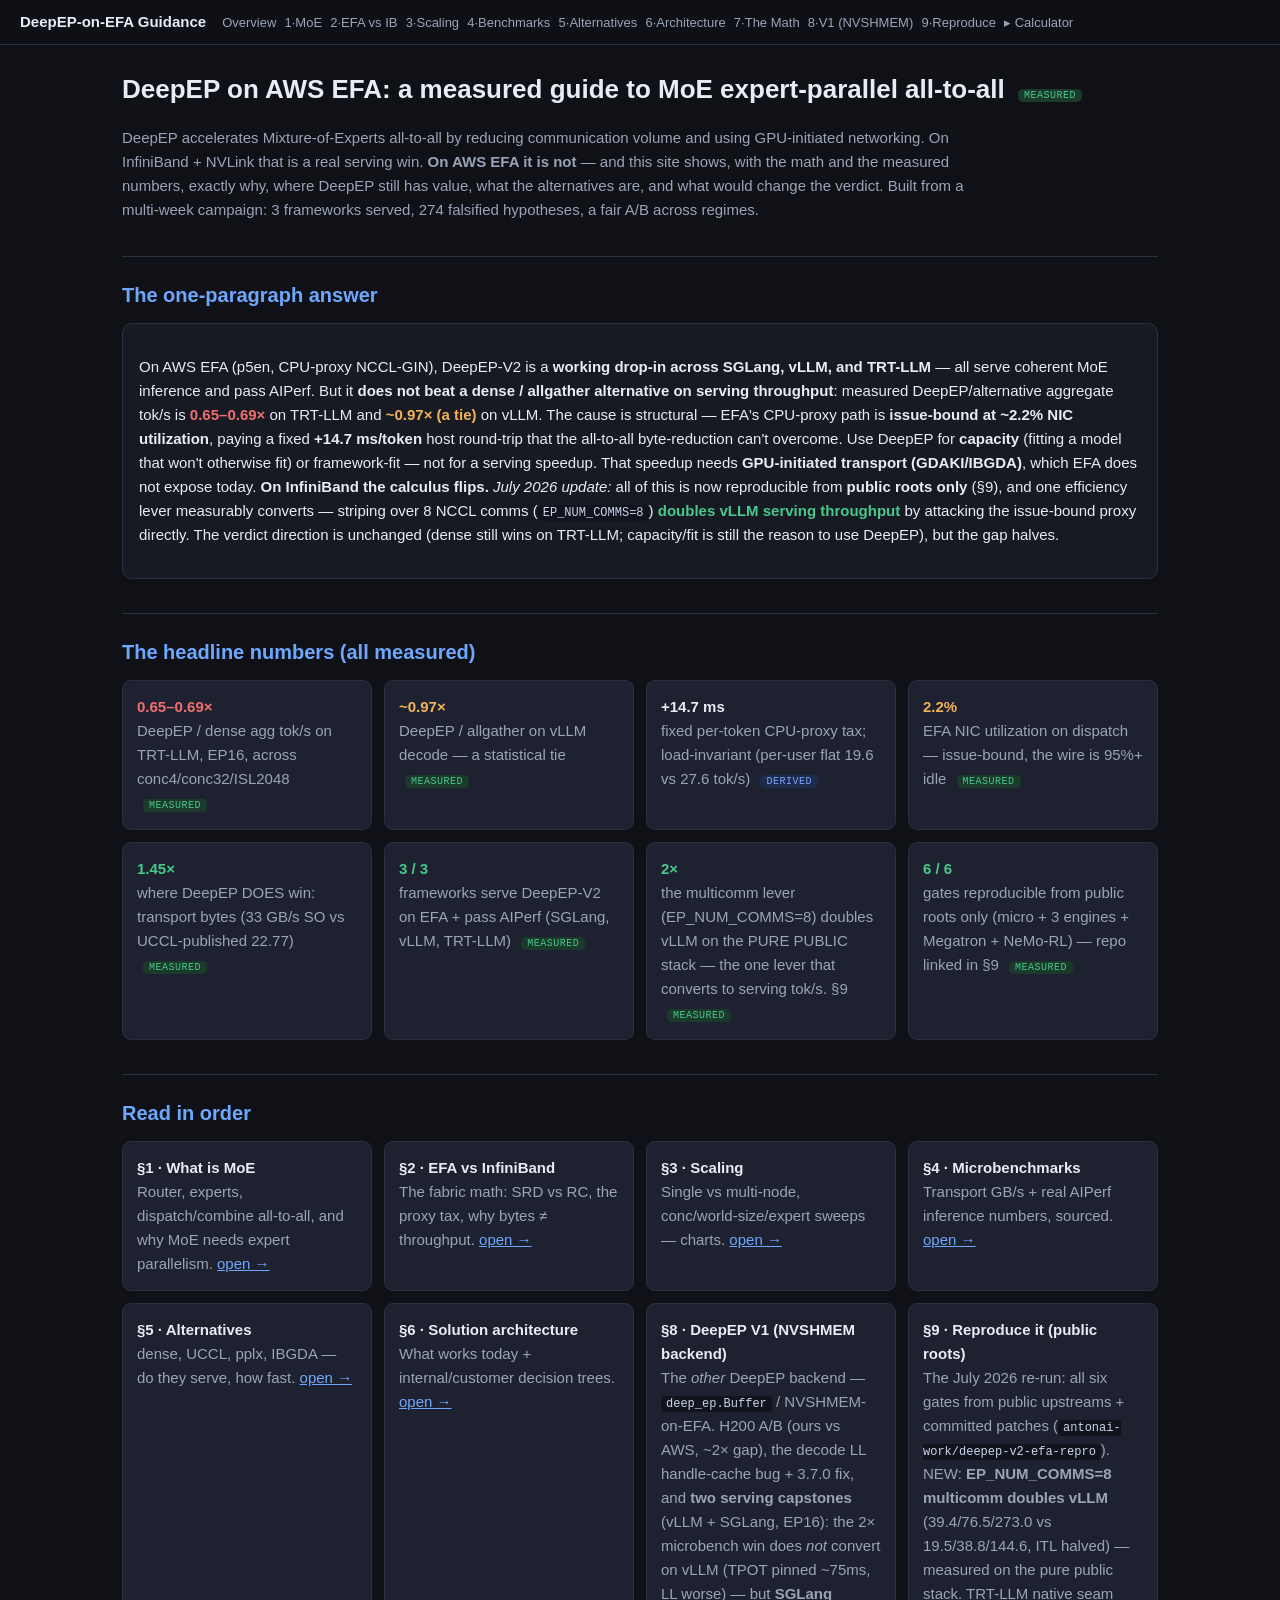
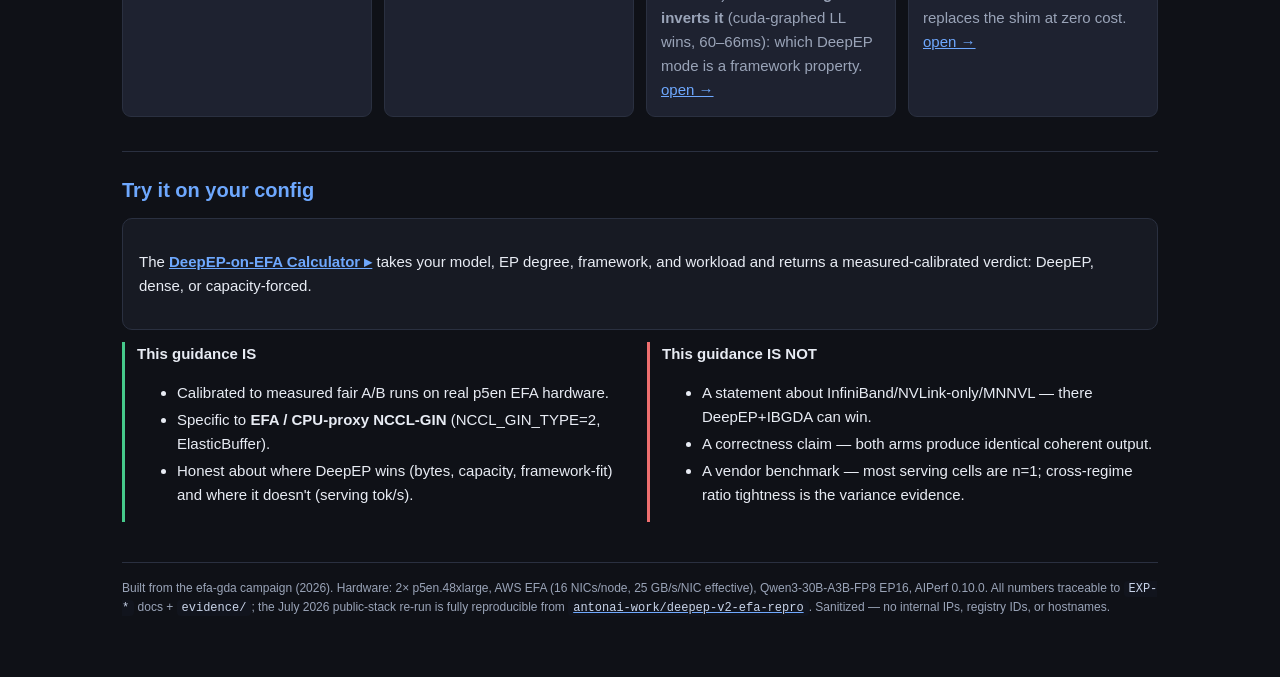
==== index.html @ 7db78f88 "§8 Capstone-2: SGLang serving — deepep-mode=low_latency WINS on EFA, inverting the vLLM lane New mea" ====
<!DOCTYPE html>
<html lang="en">
<head>
<meta charset="utf-8"/>
<meta name="viewport" content="width=device-width, initial-scale=1"/>
<title>DeepEP on AWS EFA — does it help your MoE serving? (measured guidance)</title>
<link rel="stylesheet" href="assets/site.css"/>
</head>
<body>
<header class="site">
  <span class="brand">DeepEP-on-EFA Guidance</span>
  <nav>
    <a href="index.html">Overview</a>
    <a href="sections/01-what-is-moe.html">1·MoE</a>
    <a href="sections/02-efa-vs-infiniband.html">2·EFA vs IB</a>
    <a href="sections/03-scaling.html">3·Scaling</a>
    <a href="sections/04-microbenchmarks.html">4·Benchmarks</a>
    <a href="sections/05-alternatives.html">5·Alternatives</a>
    <a href="sections/06-solution-arch.html">6·Architecture</a>
    <a href="sections/07-the-math.html">7·The Math</a>
    <a href="sections/08-v1-nvshmem-backend.html">8·V1 (NVSHMEM)</a>
    <a href="sections/09-public-repro.html">9·Reproduce</a>
    <a href="calculator/">▸ Calculator</a>
  </nav>
</header>

<div class="wrap">
  <h1>DeepEP on AWS EFA: a measured guide to MoE expert-parallel all-to-all <span class="pill m">measured</span></h1>
  <p class="sub">DeepEP accelerates Mixture-of-Experts all-to-all by reducing communication volume and using
  GPU-initiated networking. On InfiniBand + NVLink that is a real serving win. <b>On AWS EFA it is not</b> — and
  this site shows, with the math and the measured numbers, exactly why, where DeepEP still has value, what the
  alternatives are, and what would change the verdict. Built from a multi-week campaign: 3 frameworks served,
  274 falsified hypotheses, a fair A/B across regimes.</p>

  <h2>The one-paragraph answer</h2>
  <div class="panel">
    <p>On AWS EFA (p5en, CPU-proxy NCCL-GIN), DeepEP-V2 is a <b>working drop-in across SGLang, vLLM, and
    TRT-LLM</b> — all serve coherent MoE inference and pass AIPerf. But it <b>does not beat a dense / allgather
    alternative on serving throughput</b>: measured DeepEP/alternative aggregate tok/s is <b class="bad">0.65–0.69×</b>
    on TRT-LLM and <b class="warn">~0.97× (a tie)</b> on vLLM. The cause is structural — EFA's CPU-proxy path is
    <b>issue-bound at ~2.2% NIC utilization</b>, paying a fixed <b>+14.7 ms/token</b> host round-trip that the
    all-to-all byte-reduction can't overcome. Use DeepEP for <b>capacity</b> (fitting a model that won't otherwise
    fit) or framework-fit — not for a serving speedup. That speedup needs <b>GPU-initiated transport (GDAKI/IBGDA)</b>,
    which EFA does not expose today. <b>On InfiniBand the calculus flips.</b>
    <i>July 2026 update:</i> all of this is now reproducible from <b>public roots only</b> (§9), and one
    efficiency lever measurably converts — striping over 8 NCCL comms (<code>EP_NUM_COMMS=8</code>)
    <b class="good">doubles vLLM serving throughput</b> by attacking the issue-bound proxy directly. The
    verdict direction is unchanged (dense still wins on TRT-LLM; capacity/fit is still the reason to use
    DeepEP), but the gap halves.</p>
  </div>

  <h2>The headline numbers (all measured)</h2>
  <div class="cards">
    <div class="card"><b class="bad">0.65–0.69×</b><div class="mut">DeepEP / dense agg tok/s on TRT-LLM, EP16, across conc4/conc32/ISL2048 <span class="pill m">measured</span></div></div>
    <div class="card"><b class="warn">~0.97×</b><div class="mut">DeepEP / allgather on vLLM decode — a statistical tie <span class="pill m">measured</span></div></div>
    <div class="card"><b>+14.7 ms</b><div class="mut">fixed per-token CPU-proxy tax; load-invariant (per-user flat 19.6 vs 27.6 tok/s) <span class="pill d">derived</span></div></div>
    <div class="card"><b class="warn">2.2%</b><div class="mut">EFA NIC utilization on dispatch — issue-bound, the wire is 95%+ idle <span class="pill m">measured</span></div></div>
    <div class="card"><b class="good">1.45×</b><div class="mut">where DeepEP DOES win: transport bytes (33 GB/s SO vs UCCL-published 22.77) <span class="pill m">measured</span></div></div>
    <div class="card"><b class="good">3 / 3</b><div class="mut">frameworks serve DeepEP-V2 on EFA + pass AIPerf (SGLang, vLLM, TRT-LLM) <span class="pill m">measured</span></div></div>
    <div class="card"><b class="good">2×</b><div class="mut">the multicomm lever (EP_NUM_COMMS=8) doubles vLLM on the PURE PUBLIC stack — the one lever that converts to serving tok/s. §9 <span class="pill m">measured</span></div></div>
    <div class="card"><b class="good">6 / 6</b><div class="mut">gates reproducible from public roots only (micro + 3 engines + Megatron + NeMo-RL) — repo linked in §9 <span class="pill m">measured</span></div></div>
  </div>

  <h2>Read in order</h2>
  <div class="cards">
    <div class="card"><b>§1 · What is MoE</b><div class="mut">Router, experts, dispatch/combine all-to-all, and why MoE needs expert parallelism. <a href="sections/01-what-is-moe.html">open →</a></div></div>
    <div class="card"><b>§2 · EFA vs InfiniBand</b><div class="mut">The fabric math: SRD vs RC, the proxy tax, why bytes ≠ throughput. <a href="sections/02-efa-vs-infiniband.html">open →</a></div></div>
    <div class="card"><b>§3 · Scaling</b><div class="mut">Single vs multi-node, conc/world-size/expert sweeps — charts. <a href="sections/03-scaling.html">open →</a></div></div>
    <div class="card"><b>§4 · Microbenchmarks</b><div class="mut">Transport GB/s + real AIPerf inference numbers, sourced. <a href="sections/04-microbenchmarks.html">open →</a></div></div>
    <div class="card"><b>§5 · Alternatives</b><div class="mut">dense, UCCL, pplx, IBGDA — do they serve, how fast. <a href="sections/05-alternatives.html">open →</a></div></div>
    <div class="card"><b>§6 · Solution architecture</b><div class="mut">What works today + internal/customer decision trees. <a href="sections/06-solution-arch.html">open →</a></div></div>
    <div class="card"><b>§8 · DeepEP V1 (NVSHMEM backend)</b><div class="mut">The <i>other</i> DeepEP backend — <code>deep_ep.Buffer</code> / NVSHMEM-on-EFA. H200 A/B (ours vs AWS, ~2× gap), the decode LL handle-cache bug + 3.7.0 fix, and <b>two serving capstones</b> (vLLM + SGLang, EP16): the 2× microbench win does <i>not</i> convert on vLLM (TPOT pinned ~75ms, LL worse) — but <b>SGLang inverts it</b> (cuda-graphed LL wins, 60–66ms): which DeepEP mode is a framework property. <a href="sections/08-v1-nvshmem-backend.html">open →</a></div></div>
    <div class="card"><b>§9 · Reproduce it (public roots)</b><div class="mut">The July 2026 re-run: all six gates from public upstreams + committed patches (<code>antonai-work/deepep-v2-efa-repro</code>). NEW: <b>EP_NUM_COMMS=8 multicomm doubles vLLM</b> (39.4/76.5/273.0 vs 19.5/38.8/144.6, ITL halved) — measured on the pure public stack. TRT-LLM native seam replaces the shim at zero cost. <a href="sections/09-public-repro.html">open →</a></div></div>
  </div>

  <h2>Try it on your config</h2>
  <div class="panel">
    <p>The <a href="calculator/"><b>DeepEP-on-EFA Calculator ▸</b></a> takes your model,
    EP degree, framework, and workload and returns a measured-calibrated verdict: DeepEP, dense, or capacity-forced.</p>
  </div>

  <div class="twocol">
    <div class="is"><b>This guidance IS</b>
      <ul>
        <li>Calibrated to measured fair A/B runs on real p5en EFA hardware.</li>
        <li>Specific to <b>EFA / CPU-proxy NCCL-GIN</b> (NCCL_GIN_TYPE=2, ElasticBuffer).</li>
        <li>Honest about where DeepEP wins (bytes, capacity, framework-fit) and where it doesn't (serving tok/s).</li>
      </ul>
    </div>
    <div class="isnot"><b>This guidance IS NOT</b>
      <ul>
        <li>A statement about InfiniBand/NVLink-only/MNNVL — there DeepEP+IBGDA can win.</li>
        <li>A correctness claim — both arms produce identical coherent output.</li>
        <li>A vendor benchmark — most serving cells are n=1; cross-regime ratio tightness is the variance evidence.</li>
      </ul>
    </div>
  </div>

  <div class="foot">
    Built from the efa-gda campaign (2026). Hardware: 2× p5en.48xlarge, AWS EFA (16 NICs/node, 25 GB/s/NIC
    effective), Qwen3-30B-A3B-FP8 EP16, AIPerf 0.10.0. All numbers traceable to <code>EXP-*</code> docs +
    <code>evidence/</code>; the July 2026 public-stack re-run is fully reproducible from
    <a href="https://github.com/antonai-work/deepep-v2-efa-repro"><code>antonai-work/deepep-v2-efa-repro</code></a>.
    Sanitized — no internal IPs, registry IDs, or hostnames.
  </div>
</div>
</body>
</html>
---- assets/site.css ----
:root{--bg:#0f1117;--panel:#171a23;--panel2:#1e2230;--ink:#e8ecf4;--mut:#9aa4b8;--line:#2a3040;
--accent:#6ea8fe;--good:#46c98b;--warn:#f0b357;--bad:#ef6f6f;--cost:#7aa2ff;--ib:#b07bff;--efa:#ff8a5c;
--mono:"SFMono-Regular",Consolas,"Liberation Mono",Menlo,monospace}
*{box-sizing:border-box}
body{margin:0;background:var(--bg);color:var(--ink);font:15px/1.6 -apple-system,BlinkMacSystemFont,"Segoe UI",Roboto,Helvetica,Arial,sans-serif}
a{color:var(--accent)}
header.site{position:sticky;top:0;z-index:10;background:rgba(15,17,23,.92);backdrop-filter:blur(6px);border-bottom:1px solid var(--line);padding:10px 20px;display:flex;gap:16px;align-items:center;flex-wrap:wrap}
header.site .brand{font-weight:800}
header.site nav a{color:var(--mut);text-decoration:none;font-size:13px;margin-right:4px}
header.site nav a:hover{color:var(--ink)}
.wrap{max-width:1080px;margin:0 auto;padding:0 22px 60px}
h1{font-size:26px;margin:24px 0 8px}h2{font-size:20px;color:var(--accent);margin:34px 0 12px;border-top:1px solid var(--line);padding-top:22px}
h3{font-size:16px;margin:20px 0 8px}
.sub{color:var(--mut);max-width:860px}
.panel{background:var(--panel);border:1px solid var(--line);border-radius:10px;padding:16px;margin:12px 0}
.pill{display:inline-block;font:10px var(--mono);padding:1px 6px;border-radius:5px;margin-left:6px;text-transform:uppercase;letter-spacing:.5px}
.m{background:#1b3a2c;color:var(--good)}.d{background:#1d2c4a;color:var(--cost)}.a{background:#3a3119;color:var(--warn)}
table{border-collapse:collapse;width:100%;margin:10px 0;font-size:13px}
th,td{border:1px solid var(--line);padding:7px 9px;text-align:right}th{background:var(--panel2);color:var(--mut)}
td:first-child,th:first-child{text-align:left}
.good{color:var(--good)}.bad{color:var(--bad)}.warn{color:var(--warn)}.mut{color:var(--mut)}
code{font:12px var(--mono);background:#11141d;padding:1px 5px;border-radius:4px;color:#c9d4ea}
.twocol{display:grid;grid-template-columns:1fr 1fr;gap:14px}
.cards{display:grid;grid-template-columns:repeat(auto-fit,minmax(220px,1fr));gap:12px}
.card{background:var(--panel2);border:1px solid var(--line);border-radius:9px;padding:14px}
.is{border-left:3px solid var(--good);padding-left:12px}.isnot{border-left:3px solid var(--bad);padding-left:12px}
.warnbox{background:#2a1f12;border:1px solid #4a3a1c;border-radius:8px;padding:12px;color:#f0d9b0;margin:12px 0}
.diag{font:11px/1.35 var(--mono);background:#0b0e15;border:1px solid var(--line);border-radius:8px;padding:14px;color:#9fb3d8;white-space:pre;overflow-x:auto}
svg{max-width:100%;height:auto;background:#0b0e15;border:1px solid var(--line);border-radius:8px;margin:10px 0}
.legend{font-size:12px;color:var(--mut)}
ul li{margin:3px 0}
.foot{color:var(--mut);font-size:12px;margin-top:40px;border-top:1px solid var(--line);padding-top:16px}
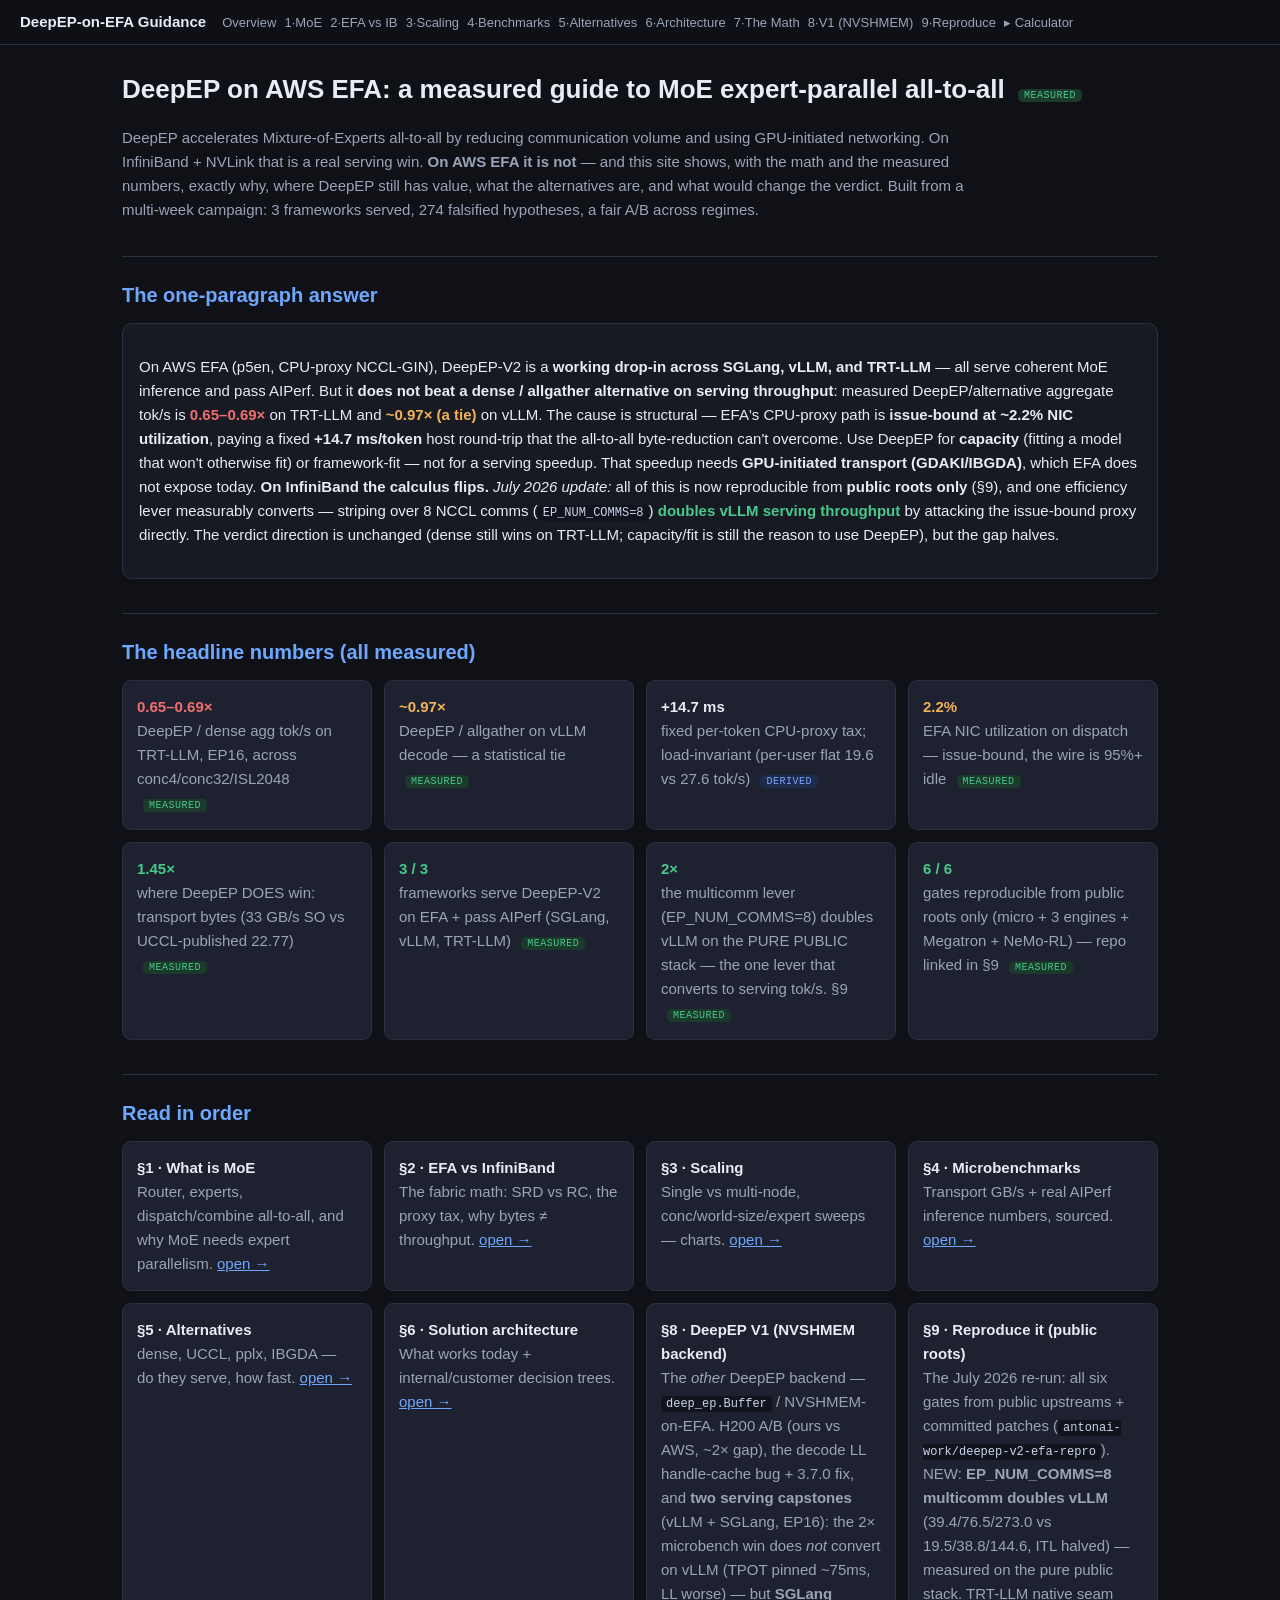
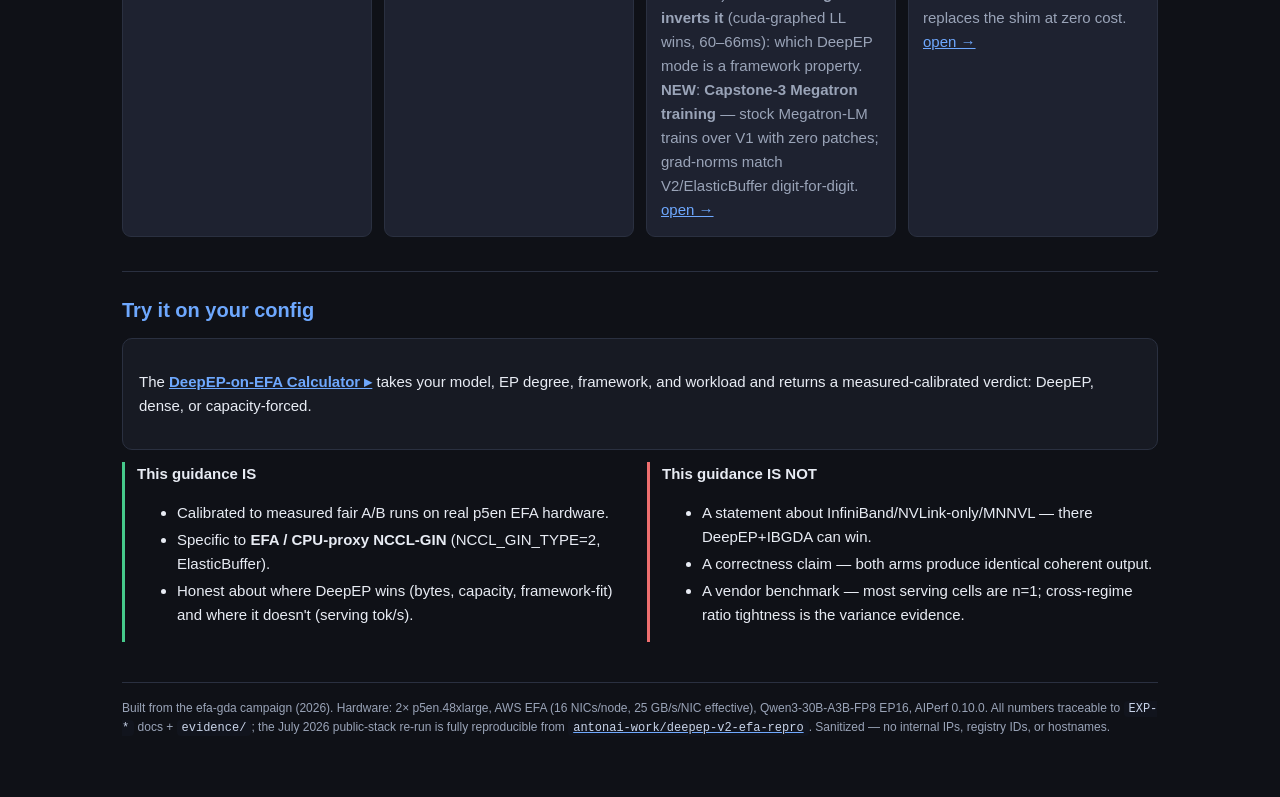
==== commit 266755bb: "§8: add Capstone-3 Megatron training subsection — V1 trains over EFA with zero patches Claims added " ====
--- a/index.html
+++ b/index.html
@@ -69,7 +69,7 @@
     <div class="card"><b>§4 · Microbenchmarks</b><div class="mut">Transport GB/s + real AIPerf inference numbers, sourced. <a href="sections/04-microbenchmarks.html">open →</a></div></div>
     <div class="card"><b>§5 · Alternatives</b><div class="mut">dense, UCCL, pplx, IBGDA — do they serve, how fast. <a href="sections/05-alternatives.html">open →</a></div></div>
     <div class="card"><b>§6 · Solution architecture</b><div class="mut">What works today + internal/customer decision trees. <a href="sections/06-solution-arch.html">open →</a></div></div>
-    <div class="card"><b>§8 · DeepEP V1 (NVSHMEM backend)</b><div class="mut">The <i>other</i> DeepEP backend — <code>deep_ep.Buffer</code> / NVSHMEM-on-EFA. H200 A/B (ours vs AWS, ~2× gap), the decode LL handle-cache bug + 3.7.0 fix, and <b>two serving capstones</b> (vLLM + SGLang, EP16): the 2× microbench win does <i>not</i> convert on vLLM (TPOT pinned ~75ms, LL worse) — but <b>SGLang inverts it</b> (cuda-graphed LL wins, 60–66ms): which DeepEP mode is a framework property. <a href="sections/08-v1-nvshmem-backend.html">open →</a></div></div>
+    <div class="card"><b>§8 · DeepEP V1 (NVSHMEM backend)</b><div class="mut">The <i>other</i> DeepEP backend — <code>deep_ep.Buffer</code> / NVSHMEM-on-EFA. H200 A/B (ours vs AWS, ~2× gap), the decode LL handle-cache bug + 3.7.0 fix, and <b>two serving capstones</b> (vLLM + SGLang, EP16): the 2× microbench win does <i>not</i> convert on vLLM (TPOT pinned ~75ms, LL worse) — but <b>SGLang inverts it</b> (cuda-graphed LL wins, 60–66ms): which DeepEP mode is a framework property. <b>NEW</b>: <b>Capstone-3 Megatron training</b> — stock Megatron-LM trains over V1 with zero patches; grad-norms match V2/ElasticBuffer digit-for-digit. <a href="sections/08-v1-nvshmem-backend.html">open →</a></div></div>
     <div class="card"><b>§9 · Reproduce it (public roots)</b><div class="mut">The July 2026 re-run: all six gates from public upstreams + committed patches (<code>antonai-work/deepep-v2-efa-repro</code>). NEW: <b>EP_NUM_COMMS=8 multicomm doubles vLLM</b> (39.4/76.5/273.0 vs 19.5/38.8/144.6, ITL halved) — measured on the pure public stack. TRT-LLM native seam replaces the shim at zero cost. <a href="sections/09-public-repro.html">open →</a></div></div>
   </div>
 
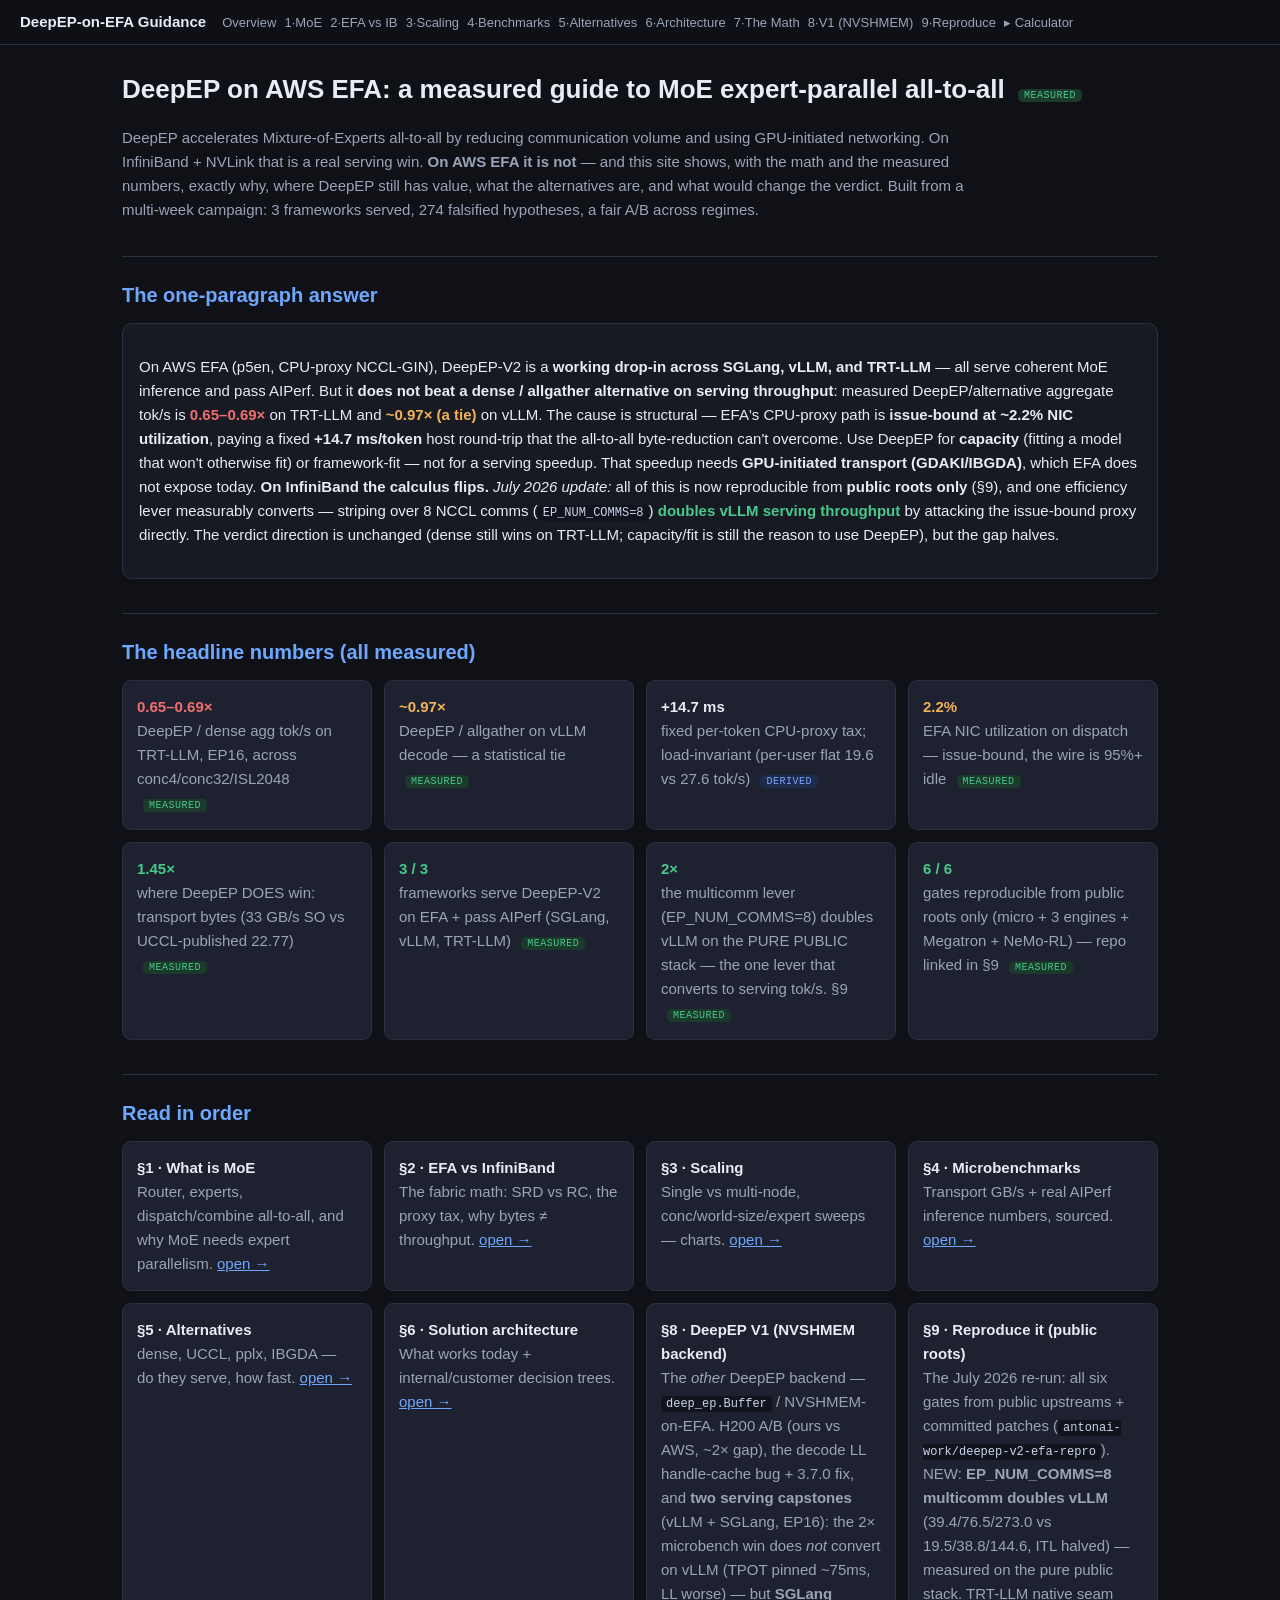
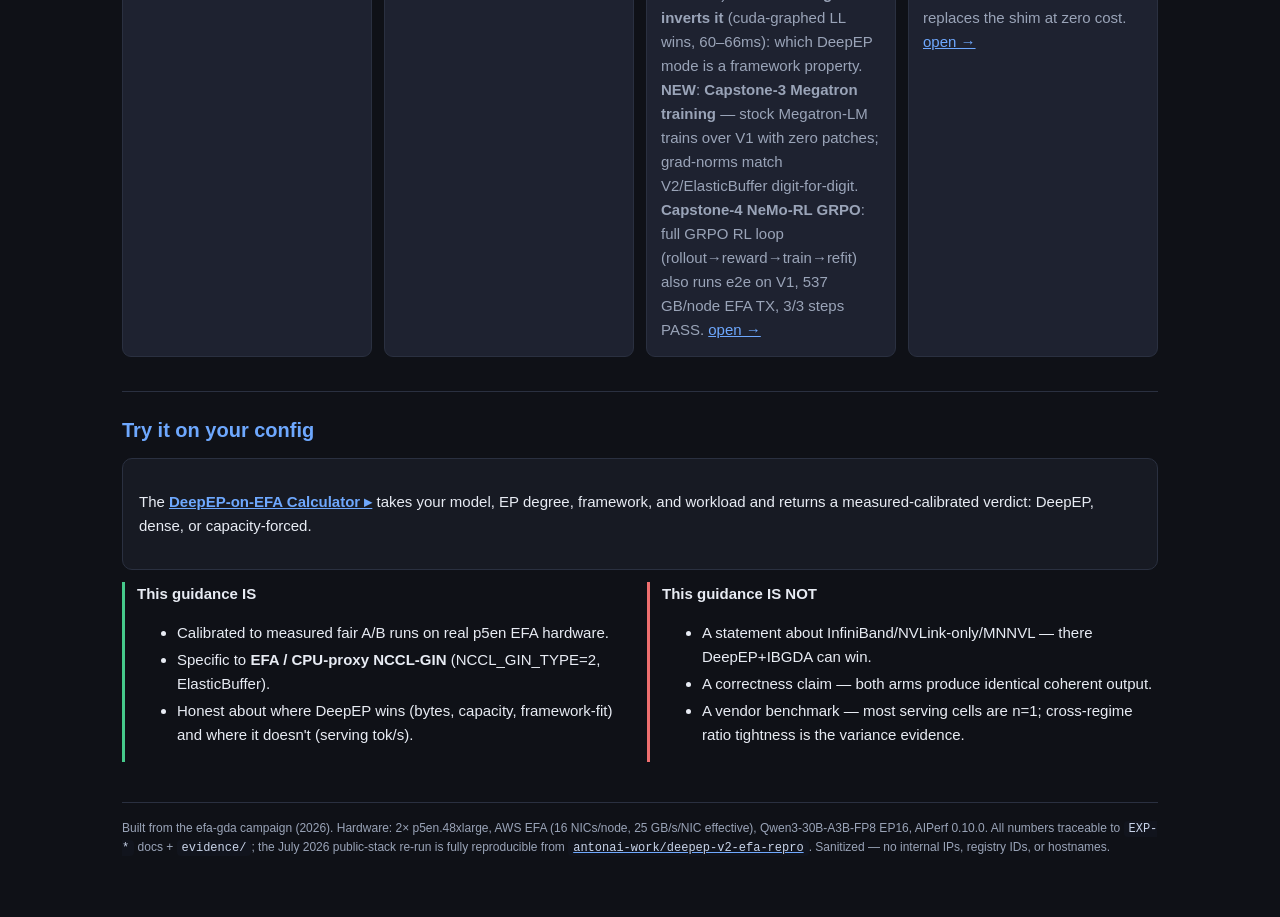
==== commit 67da1ced: "§8 Capstone-4: NeMo-RL GRPO full RL loop on V1/EFA Added Capstone-4 subsection documenting the compl" ====
--- a/index.html
+++ b/index.html
@@ -69,7 +69,7 @@
     <div class="card"><b>§4 · Microbenchmarks</b><div class="mut">Transport GB/s + real AIPerf inference numbers, sourced. <a href="sections/04-microbenchmarks.html">open →</a></div></div>
     <div class="card"><b>§5 · Alternatives</b><div class="mut">dense, UCCL, pplx, IBGDA — do they serve, how fast. <a href="sections/05-alternatives.html">open →</a></div></div>
     <div class="card"><b>§6 · Solution architecture</b><div class="mut">What works today + internal/customer decision trees. <a href="sections/06-solution-arch.html">open →</a></div></div>
-    <div class="card"><b>§8 · DeepEP V1 (NVSHMEM backend)</b><div class="mut">The <i>other</i> DeepEP backend — <code>deep_ep.Buffer</code> / NVSHMEM-on-EFA. H200 A/B (ours vs AWS, ~2× gap), the decode LL handle-cache bug + 3.7.0 fix, and <b>two serving capstones</b> (vLLM + SGLang, EP16): the 2× microbench win does <i>not</i> convert on vLLM (TPOT pinned ~75ms, LL worse) — but <b>SGLang inverts it</b> (cuda-graphed LL wins, 60–66ms): which DeepEP mode is a framework property. <b>NEW</b>: <b>Capstone-3 Megatron training</b> — stock Megatron-LM trains over V1 with zero patches; grad-norms match V2/ElasticBuffer digit-for-digit. <a href="sections/08-v1-nvshmem-backend.html">open →</a></div></div>
+    <div class="card"><b>§8 · DeepEP V1 (NVSHMEM backend)</b><div class="mut">The <i>other</i> DeepEP backend — <code>deep_ep.Buffer</code> / NVSHMEM-on-EFA. H200 A/B (ours vs AWS, ~2× gap), the decode LL handle-cache bug + 3.7.0 fix, and <b>two serving capstones</b> (vLLM + SGLang, EP16): the 2× microbench win does <i>not</i> convert on vLLM (TPOT pinned ~75ms, LL worse) — but <b>SGLang inverts it</b> (cuda-graphed LL wins, 60–66ms): which DeepEP mode is a framework property. <b>NEW</b>: <b>Capstone-3 Megatron training</b> — stock Megatron-LM trains over V1 with zero patches; grad-norms match V2/ElasticBuffer digit-for-digit. <b>Capstone-4 NeMo-RL GRPO</b>: full GRPO RL loop (rollout→reward→train→refit) also runs e2e on V1, 537 GB/node EFA TX, 3/3 steps PASS. <a href="sections/08-v1-nvshmem-backend.html">open →</a></div></div>
     <div class="card"><b>§9 · Reproduce it (public roots)</b><div class="mut">The July 2026 re-run: all six gates from public upstreams + committed patches (<code>antonai-work/deepep-v2-efa-repro</code>). NEW: <b>EP_NUM_COMMS=8 multicomm doubles vLLM</b> (39.4/76.5/273.0 vs 19.5/38.8/144.6, ITL halved) — measured on the pure public stack. TRT-LLM native seam replaces the shim at zero cost. <a href="sections/09-public-repro.html">open →</a></div></div>
   </div>
 
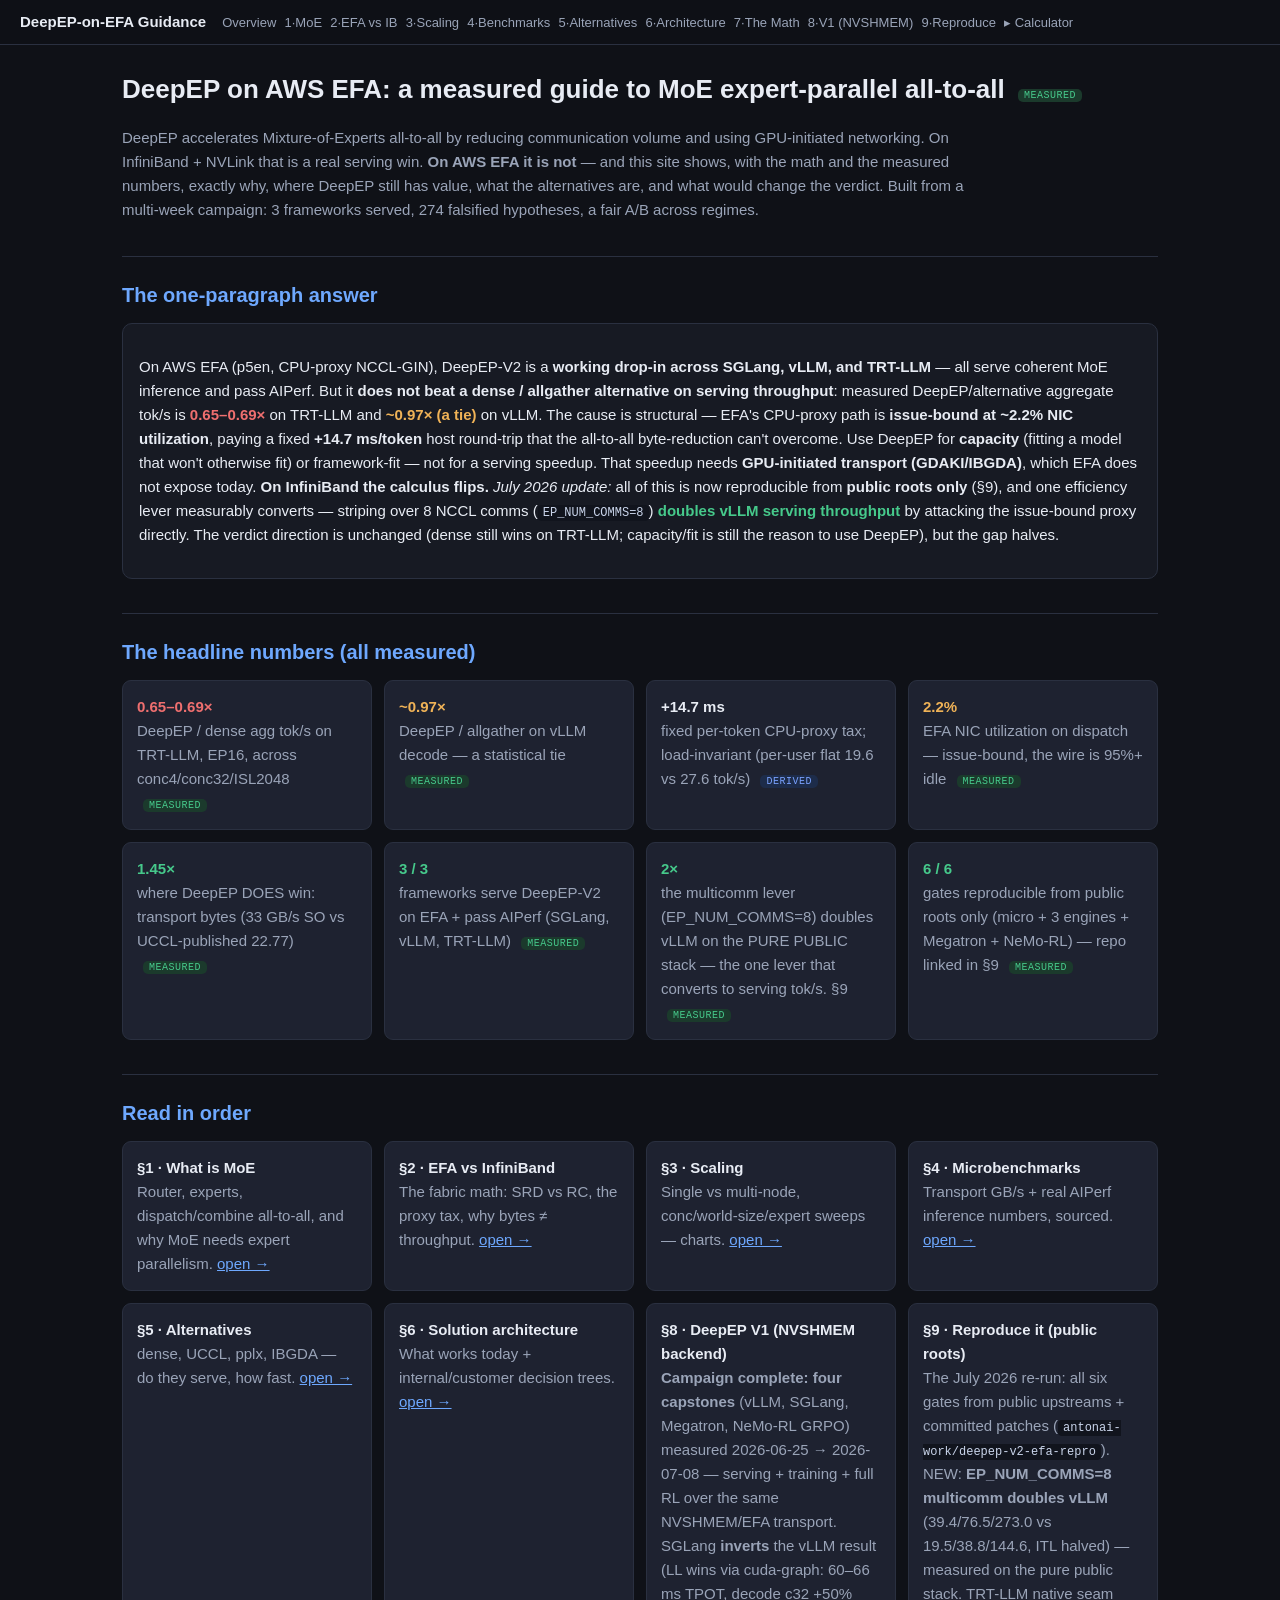
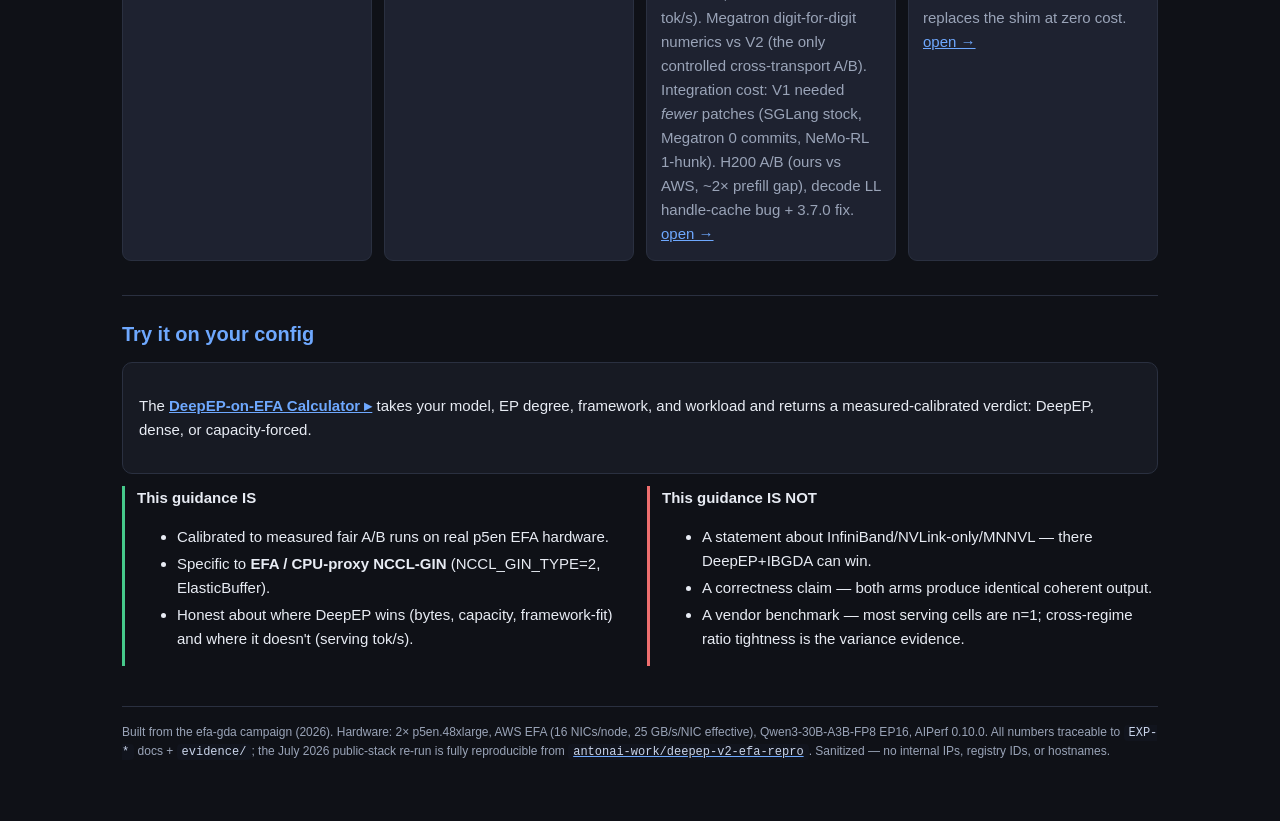
==== commit 996d906f: "§8: add V1 campaign scoreboard + V1-vs-V2 comparison Added to sections/08-v1-nvshmem-backend.html: -" ====
--- a/index.html
+++ b/index.html
@@ -69,7 +69,7 @@
     <div class="card"><b>§4 · Microbenchmarks</b><div class="mut">Transport GB/s + real AIPerf inference numbers, sourced. <a href="sections/04-microbenchmarks.html">open →</a></div></div>
     <div class="card"><b>§5 · Alternatives</b><div class="mut">dense, UCCL, pplx, IBGDA — do they serve, how fast. <a href="sections/05-alternatives.html">open →</a></div></div>
     <div class="card"><b>§6 · Solution architecture</b><div class="mut">What works today + internal/customer decision trees. <a href="sections/06-solution-arch.html">open →</a></div></div>
-    <div class="card"><b>§8 · DeepEP V1 (NVSHMEM backend)</b><div class="mut">The <i>other</i> DeepEP backend — <code>deep_ep.Buffer</code> / NVSHMEM-on-EFA. H200 A/B (ours vs AWS, ~2× gap), the decode LL handle-cache bug + 3.7.0 fix, and <b>two serving capstones</b> (vLLM + SGLang, EP16): the 2× microbench win does <i>not</i> convert on vLLM (TPOT pinned ~75ms, LL worse) — but <b>SGLang inverts it</b> (cuda-graphed LL wins, 60–66ms): which DeepEP mode is a framework property. <b>NEW</b>: <b>Capstone-3 Megatron training</b> — stock Megatron-LM trains over V1 with zero patches; grad-norms match V2/ElasticBuffer digit-for-digit. <b>Capstone-4 NeMo-RL GRPO</b>: full GRPO RL loop (rollout→reward→train→refit) also runs e2e on V1, 537 GB/node EFA TX, 3/3 steps PASS. <a href="sections/08-v1-nvshmem-backend.html">open →</a></div></div>
+    <div class="card"><b>§8 · DeepEP V1 (NVSHMEM backend)</b><div class="mut"><b>Campaign complete: four capstones</b> (vLLM, SGLang, Megatron, NeMo-RL GRPO) measured 2026-06-25 → 2026-07-08 — serving + training + full RL over the same NVSHMEM/EFA transport. SGLang <b>inverts</b> the vLLM result (LL wins via cuda-graph: 60–66 ms TPOT, decode c32 +50% tok/s). Megatron digit-for-digit numerics vs V2 (the only controlled cross-transport A/B). Integration cost: V1 needed <i>fewer</i> patches (SGLang stock, Megatron 0 commits, NeMo-RL 1-hunk). H200 A/B (ours vs AWS, ~2× prefill gap), decode LL handle-cache bug + 3.7.0 fix. <a href="sections/08-v1-nvshmem-backend.html">open →</a></div></div>
     <div class="card"><b>§9 · Reproduce it (public roots)</b><div class="mut">The July 2026 re-run: all six gates from public upstreams + committed patches (<code>antonai-work/deepep-v2-efa-repro</code>). NEW: <b>EP_NUM_COMMS=8 multicomm doubles vLLM</b> (39.4/76.5/273.0 vs 19.5/38.8/144.6, ITL halved) — measured on the pure public stack. TRT-LLM native seam replaces the shim at zero cost. <a href="sections/09-public-repro.html">open →</a></div></div>
   </div>
 
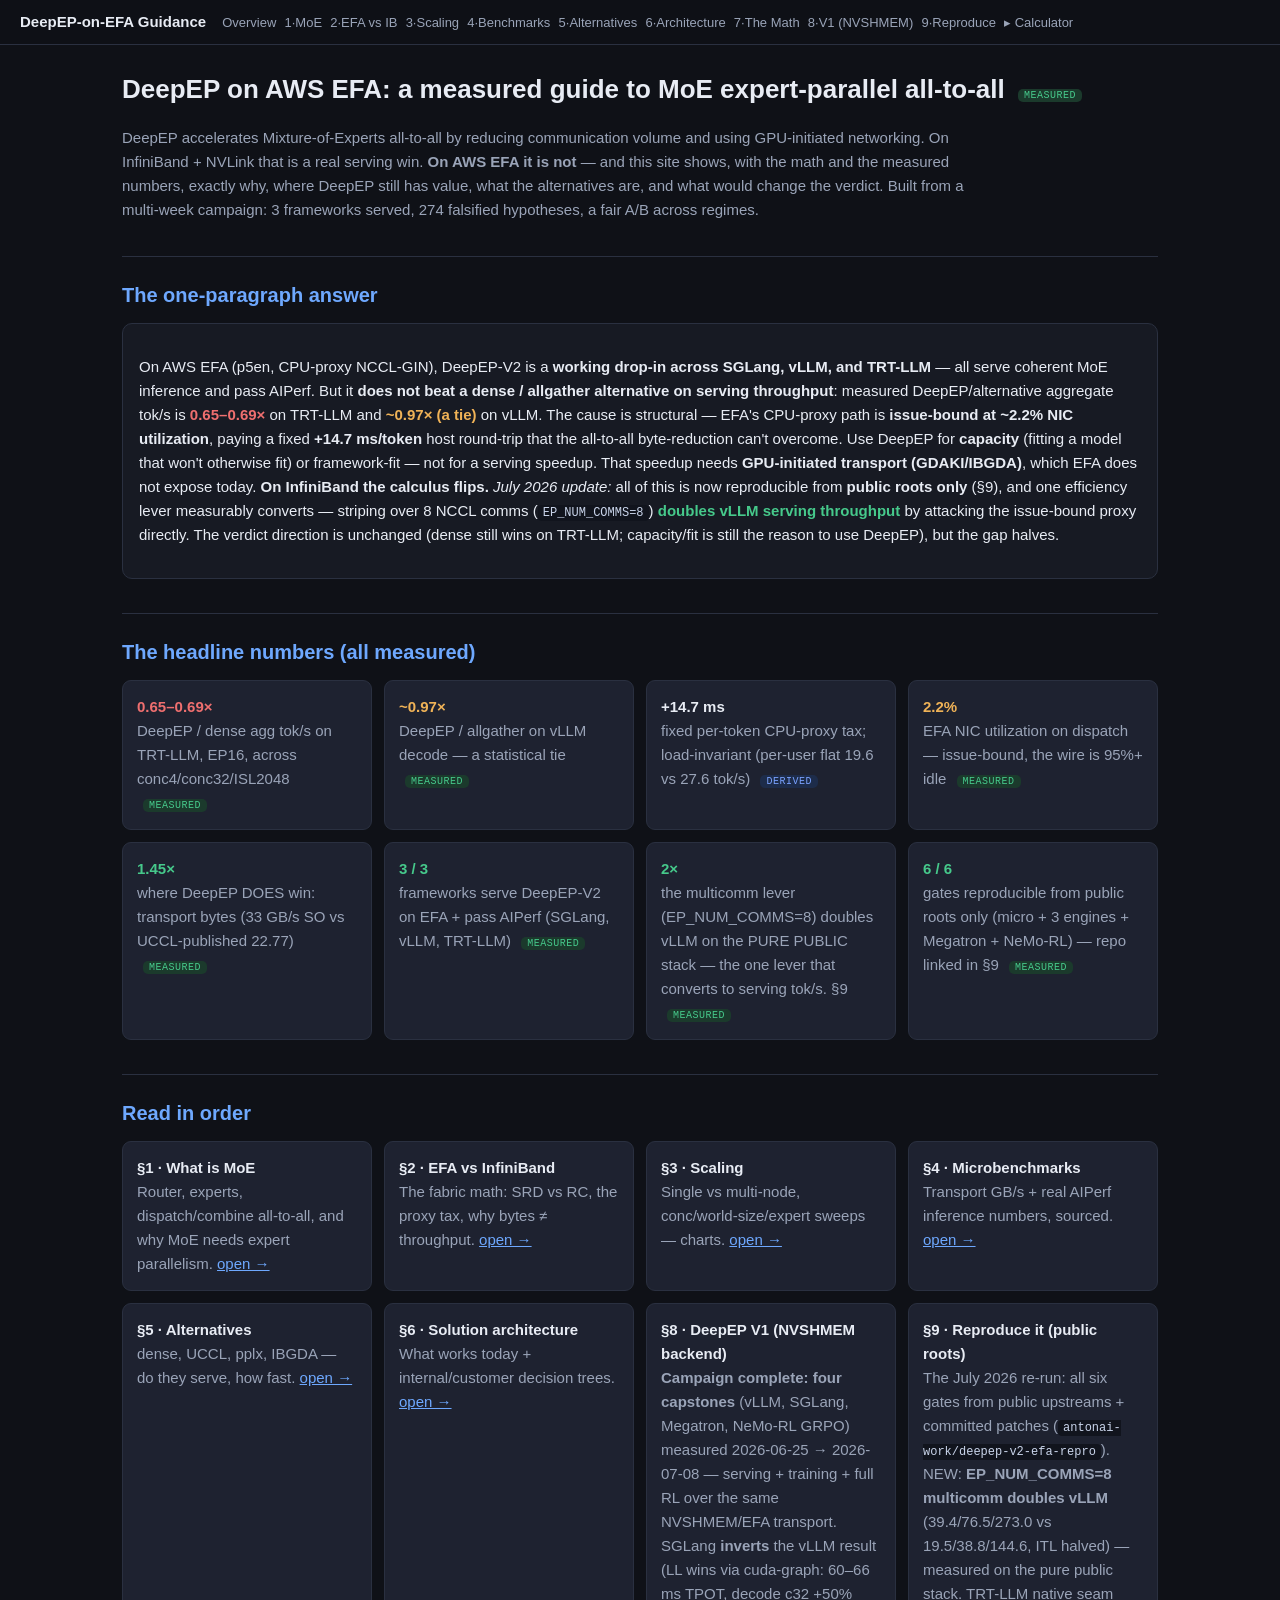
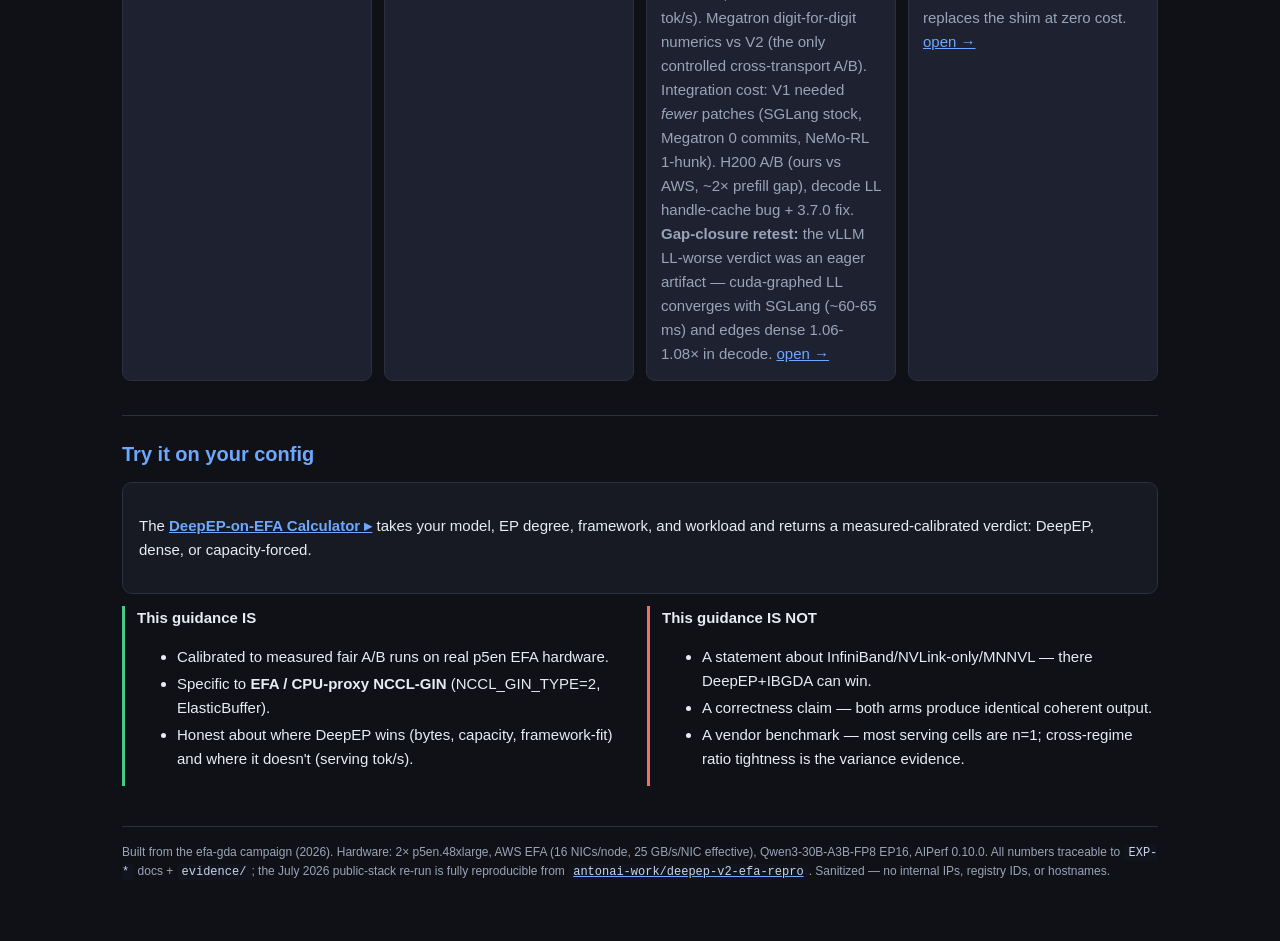
==== commit e5e17fc8: "§8: vLLM eager-confound resolved — graphed LL wins decode, dense A/B complete Gap-closure retest cla" ====
--- a/index.html
+++ b/index.html
@@ -69,7 +69,7 @@
     <div class="card"><b>§4 · Microbenchmarks</b><div class="mut">Transport GB/s + real AIPerf inference numbers, sourced. <a href="sections/04-microbenchmarks.html">open →</a></div></div>
     <div class="card"><b>§5 · Alternatives</b><div class="mut">dense, UCCL, pplx, IBGDA — do they serve, how fast. <a href="sections/05-alternatives.html">open →</a></div></div>
     <div class="card"><b>§6 · Solution architecture</b><div class="mut">What works today + internal/customer decision trees. <a href="sections/06-solution-arch.html">open →</a></div></div>
-    <div class="card"><b>§8 · DeepEP V1 (NVSHMEM backend)</b><div class="mut"><b>Campaign complete: four capstones</b> (vLLM, SGLang, Megatron, NeMo-RL GRPO) measured 2026-06-25 → 2026-07-08 — serving + training + full RL over the same NVSHMEM/EFA transport. SGLang <b>inverts</b> the vLLM result (LL wins via cuda-graph: 60–66 ms TPOT, decode c32 +50% tok/s). Megatron digit-for-digit numerics vs V2 (the only controlled cross-transport A/B). Integration cost: V1 needed <i>fewer</i> patches (SGLang stock, Megatron 0 commits, NeMo-RL 1-hunk). H200 A/B (ours vs AWS, ~2× prefill gap), decode LL handle-cache bug + 3.7.0 fix. <a href="sections/08-v1-nvshmem-backend.html">open →</a></div></div>
+    <div class="card"><b>§8 · DeepEP V1 (NVSHMEM backend)</b><div class="mut"><b>Campaign complete: four capstones</b> (vLLM, SGLang, Megatron, NeMo-RL GRPO) measured 2026-06-25 → 2026-07-08 — serving + training + full RL over the same NVSHMEM/EFA transport. SGLang <b>inverts</b> the vLLM result (LL wins via cuda-graph: 60–66 ms TPOT, decode c32 +50% tok/s). Megatron digit-for-digit numerics vs V2 (the only controlled cross-transport A/B). Integration cost: V1 needed <i>fewer</i> patches (SGLang stock, Megatron 0 commits, NeMo-RL 1-hunk). H200 A/B (ours vs AWS, ~2× prefill gap), decode LL handle-cache bug + 3.7.0 fix. <b>Gap-closure retest:</b> the vLLM LL-worse verdict was an eager artifact — cuda-graphed LL converges with SGLang (~60-65 ms) and edges dense 1.06-1.08× in decode. <a href="sections/08-v1-nvshmem-backend.html">open →</a></div></div>
     <div class="card"><b>§9 · Reproduce it (public roots)</b><div class="mut">The July 2026 re-run: all six gates from public upstreams + committed patches (<code>antonai-work/deepep-v2-efa-repro</code>). NEW: <b>EP_NUM_COMMS=8 multicomm doubles vLLM</b> (39.4/76.5/273.0 vs 19.5/38.8/144.6, ITL halved) — measured on the pure public stack. TRT-LLM native seam replaces the shim at zero cost. <a href="sections/09-public-repro.html">open →</a></div></div>
   </div>
 
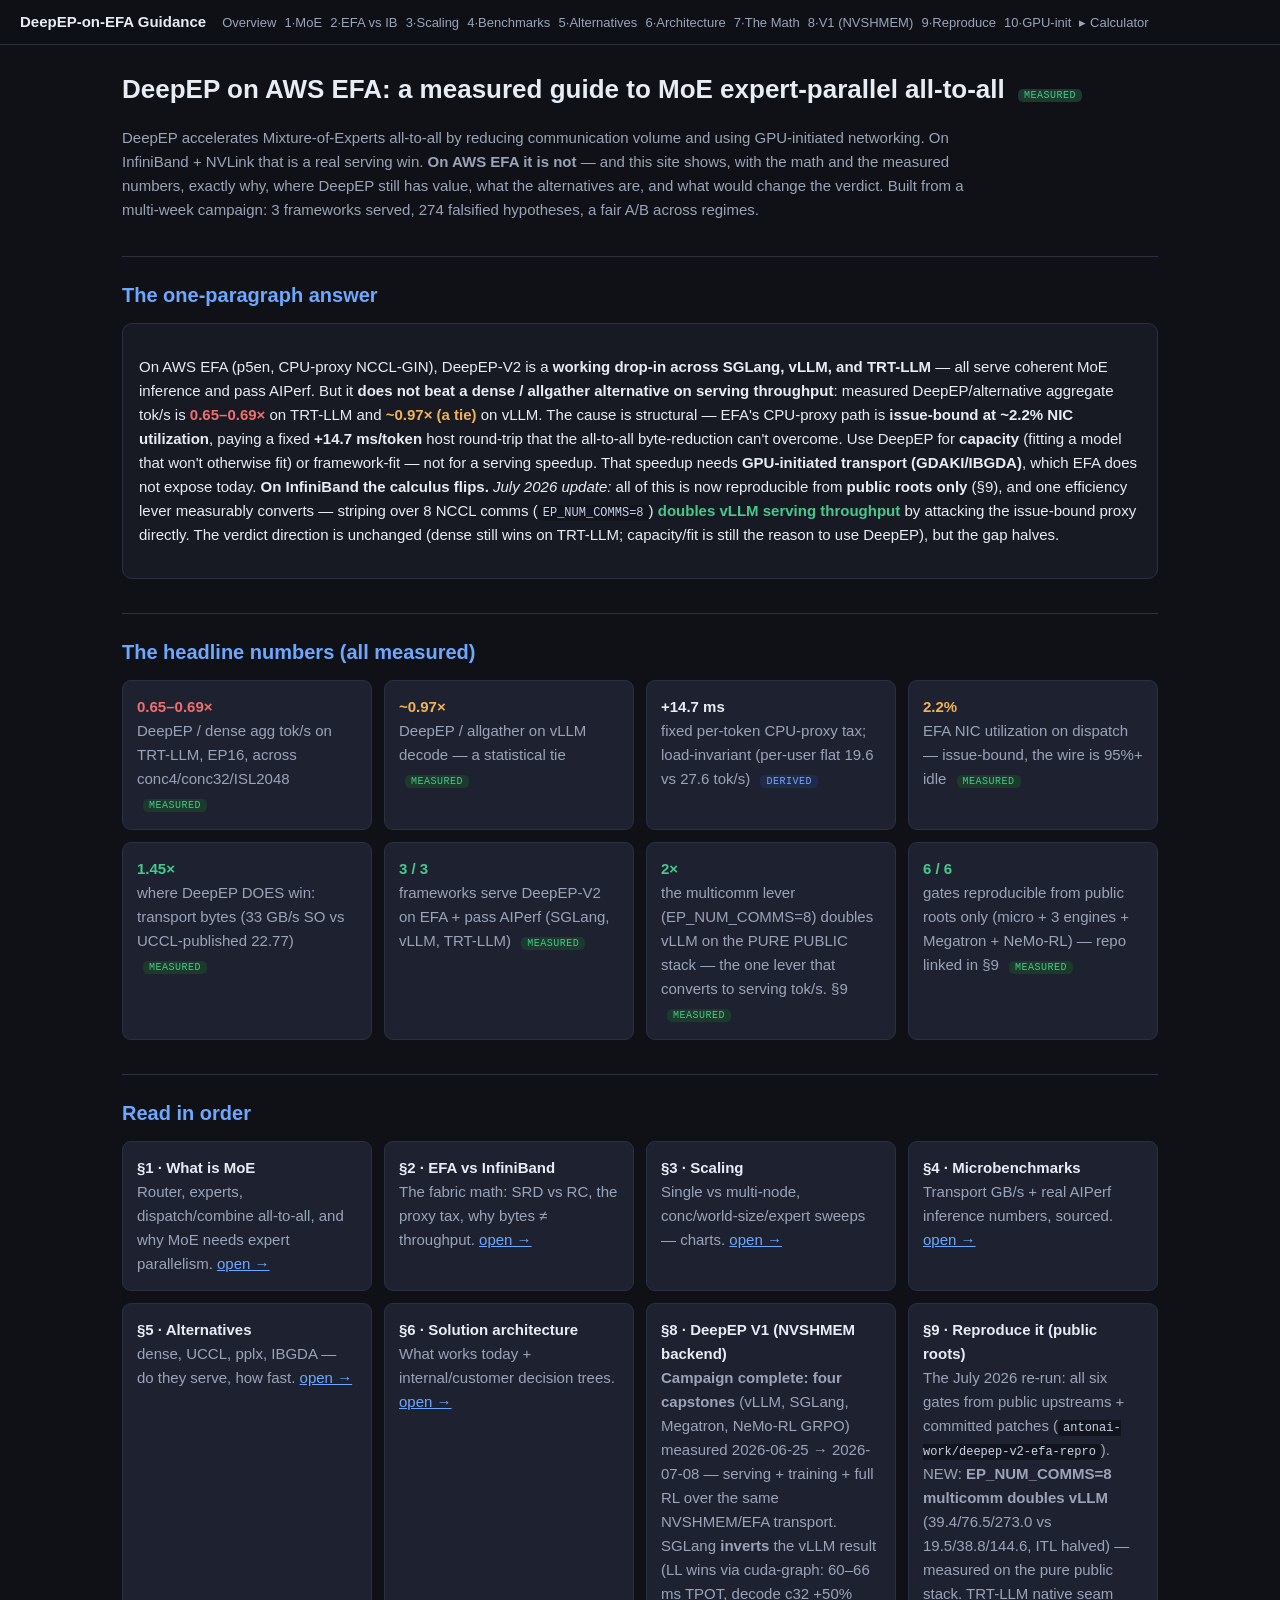
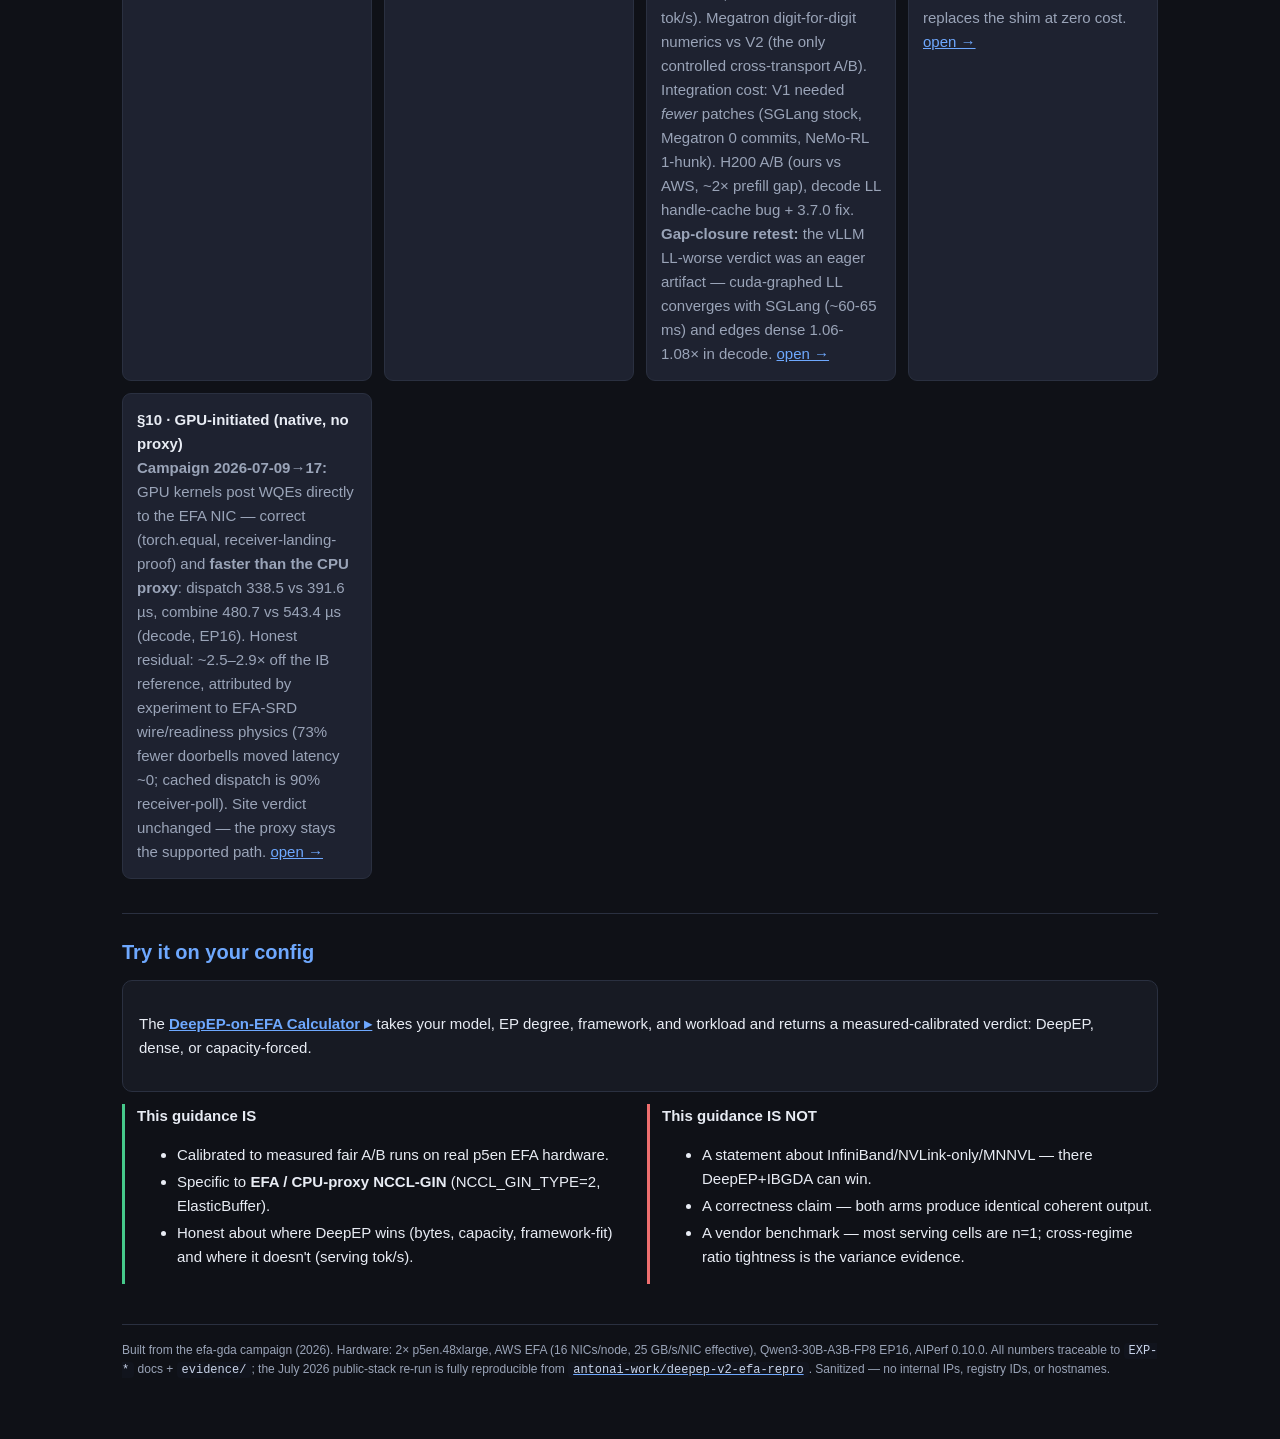
==== commit 02905799: "§10: GPU-initiated native campaign — first native-beats-proxy result on EFA (dispatch 338.5 vs 391.6" ====
--- a/index.html
+++ b/index.html
@@ -20,6 +20,7 @@
     <a href="sections/07-the-math.html">7·The Math</a>
     <a href="sections/08-v1-nvshmem-backend.html">8·V1 (NVSHMEM)</a>
     <a href="sections/09-public-repro.html">9·Reproduce</a>
+    <a href="sections/10-gpu-initiated-native.html">10·GPU-init</a>
     <a href="calculator/">▸ Calculator</a>
   </nav>
 </header>
@@ -71,6 +72,7 @@
     <div class="card"><b>§6 · Solution architecture</b><div class="mut">What works today + internal/customer decision trees. <a href="sections/06-solution-arch.html">open →</a></div></div>
     <div class="card"><b>§8 · DeepEP V1 (NVSHMEM backend)</b><div class="mut"><b>Campaign complete: four capstones</b> (vLLM, SGLang, Megatron, NeMo-RL GRPO) measured 2026-06-25 → 2026-07-08 — serving + training + full RL over the same NVSHMEM/EFA transport. SGLang <b>inverts</b> the vLLM result (LL wins via cuda-graph: 60–66 ms TPOT, decode c32 +50% tok/s). Megatron digit-for-digit numerics vs V2 (the only controlled cross-transport A/B). Integration cost: V1 needed <i>fewer</i> patches (SGLang stock, Megatron 0 commits, NeMo-RL 1-hunk). H200 A/B (ours vs AWS, ~2× prefill gap), decode LL handle-cache bug + 3.7.0 fix. <b>Gap-closure retest:</b> the vLLM LL-worse verdict was an eager artifact — cuda-graphed LL converges with SGLang (~60-65 ms) and edges dense 1.06-1.08× in decode. <a href="sections/08-v1-nvshmem-backend.html">open →</a></div></div>
     <div class="card"><b>§9 · Reproduce it (public roots)</b><div class="mut">The July 2026 re-run: all six gates from public upstreams + committed patches (<code>antonai-work/deepep-v2-efa-repro</code>). NEW: <b>EP_NUM_COMMS=8 multicomm doubles vLLM</b> (39.4/76.5/273.0 vs 19.5/38.8/144.6, ITL halved) — measured on the pure public stack. TRT-LLM native seam replaces the shim at zero cost. <a href="sections/09-public-repro.html">open →</a></div></div>
+    <div class="card"><b>§10 · GPU-initiated (native, no proxy)</b><div class="mut"><b>Campaign 2026-07-09→17:</b> GPU kernels post WQEs directly to the EFA NIC — correct (torch.equal, receiver-landing-proof) and <b>faster than the CPU proxy</b>: dispatch 338.5 vs 391.6 µs, combine 480.7 vs 543.4 µs (decode, EP16). Honest residual: ~2.5–2.9× off the IB reference, attributed by experiment to EFA-SRD wire/readiness physics (73% fewer doorbells moved latency ~0; cached dispatch is 90% receiver-poll). Site verdict unchanged — the proxy stays the supported path. <a href="sections/10-gpu-initiated-native.html">open →</a></div></div>
   </div>
 
   <h2>Try it on your config</h2>
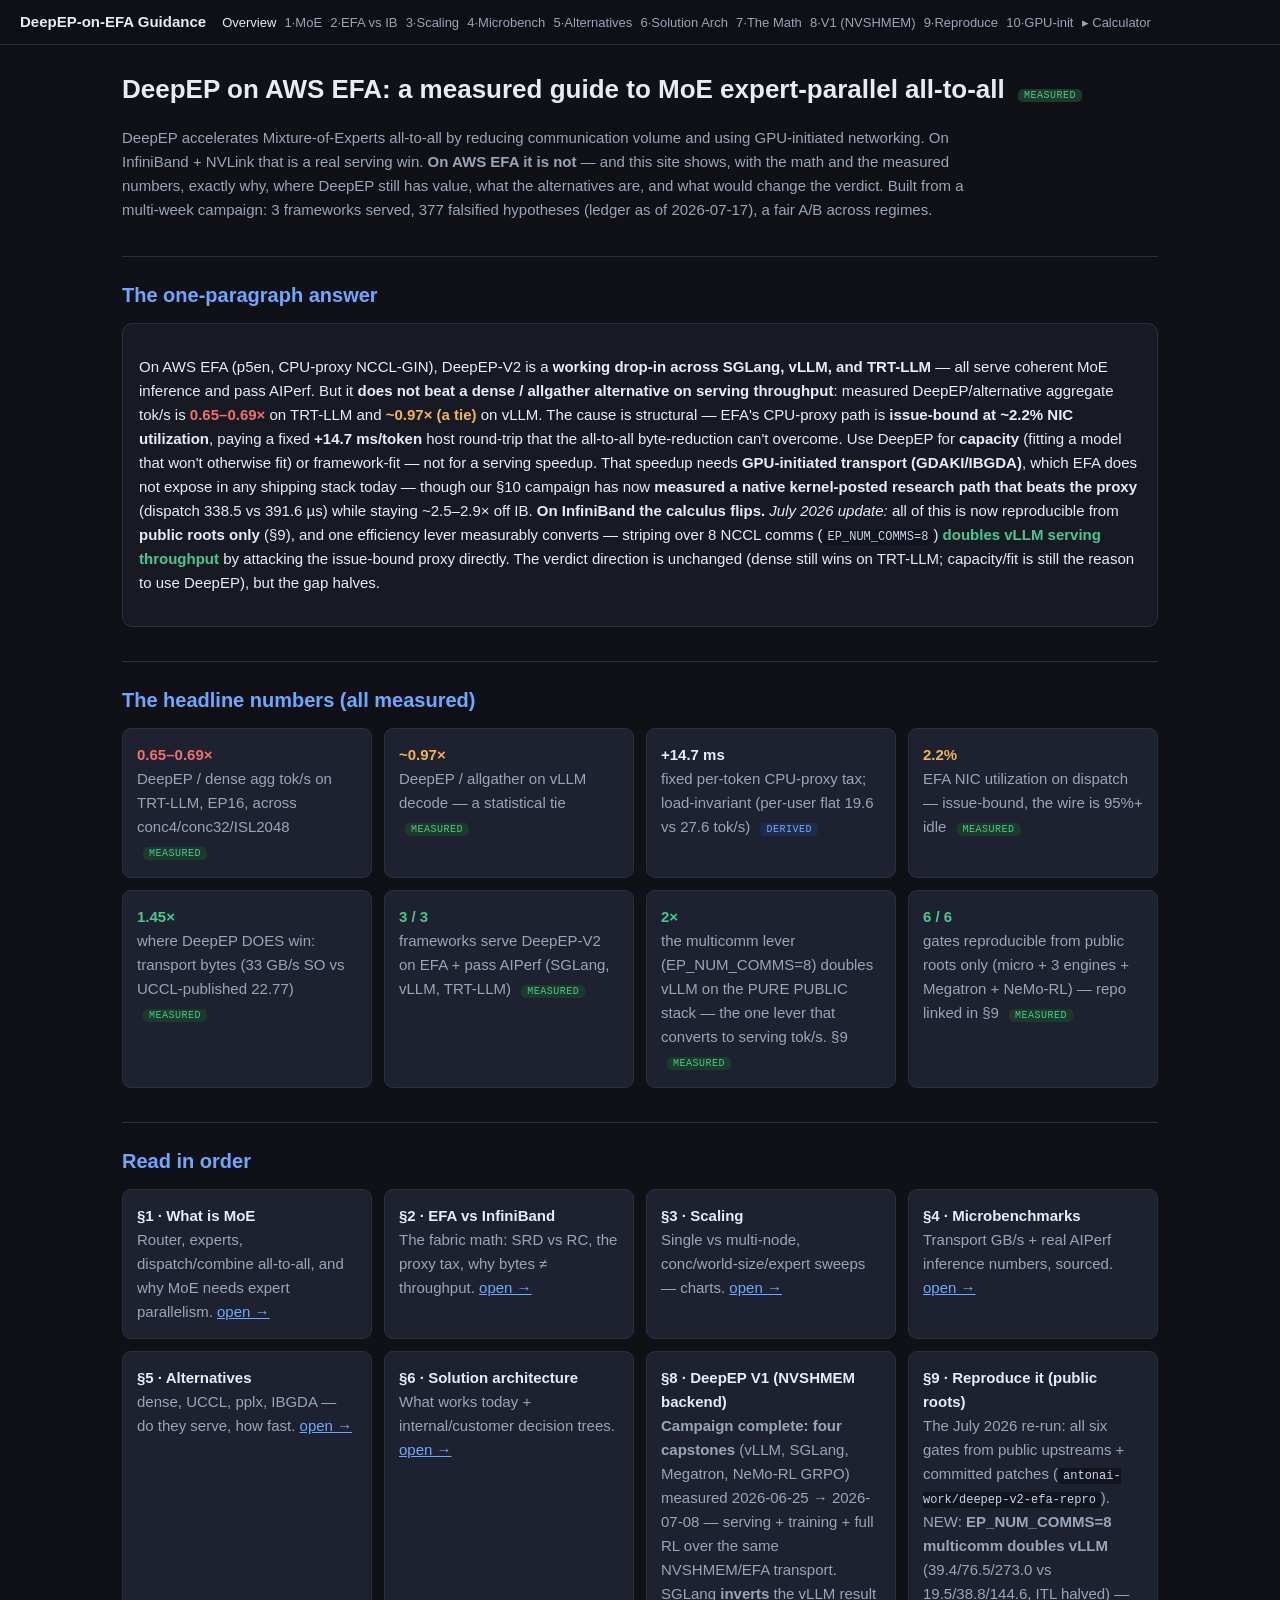
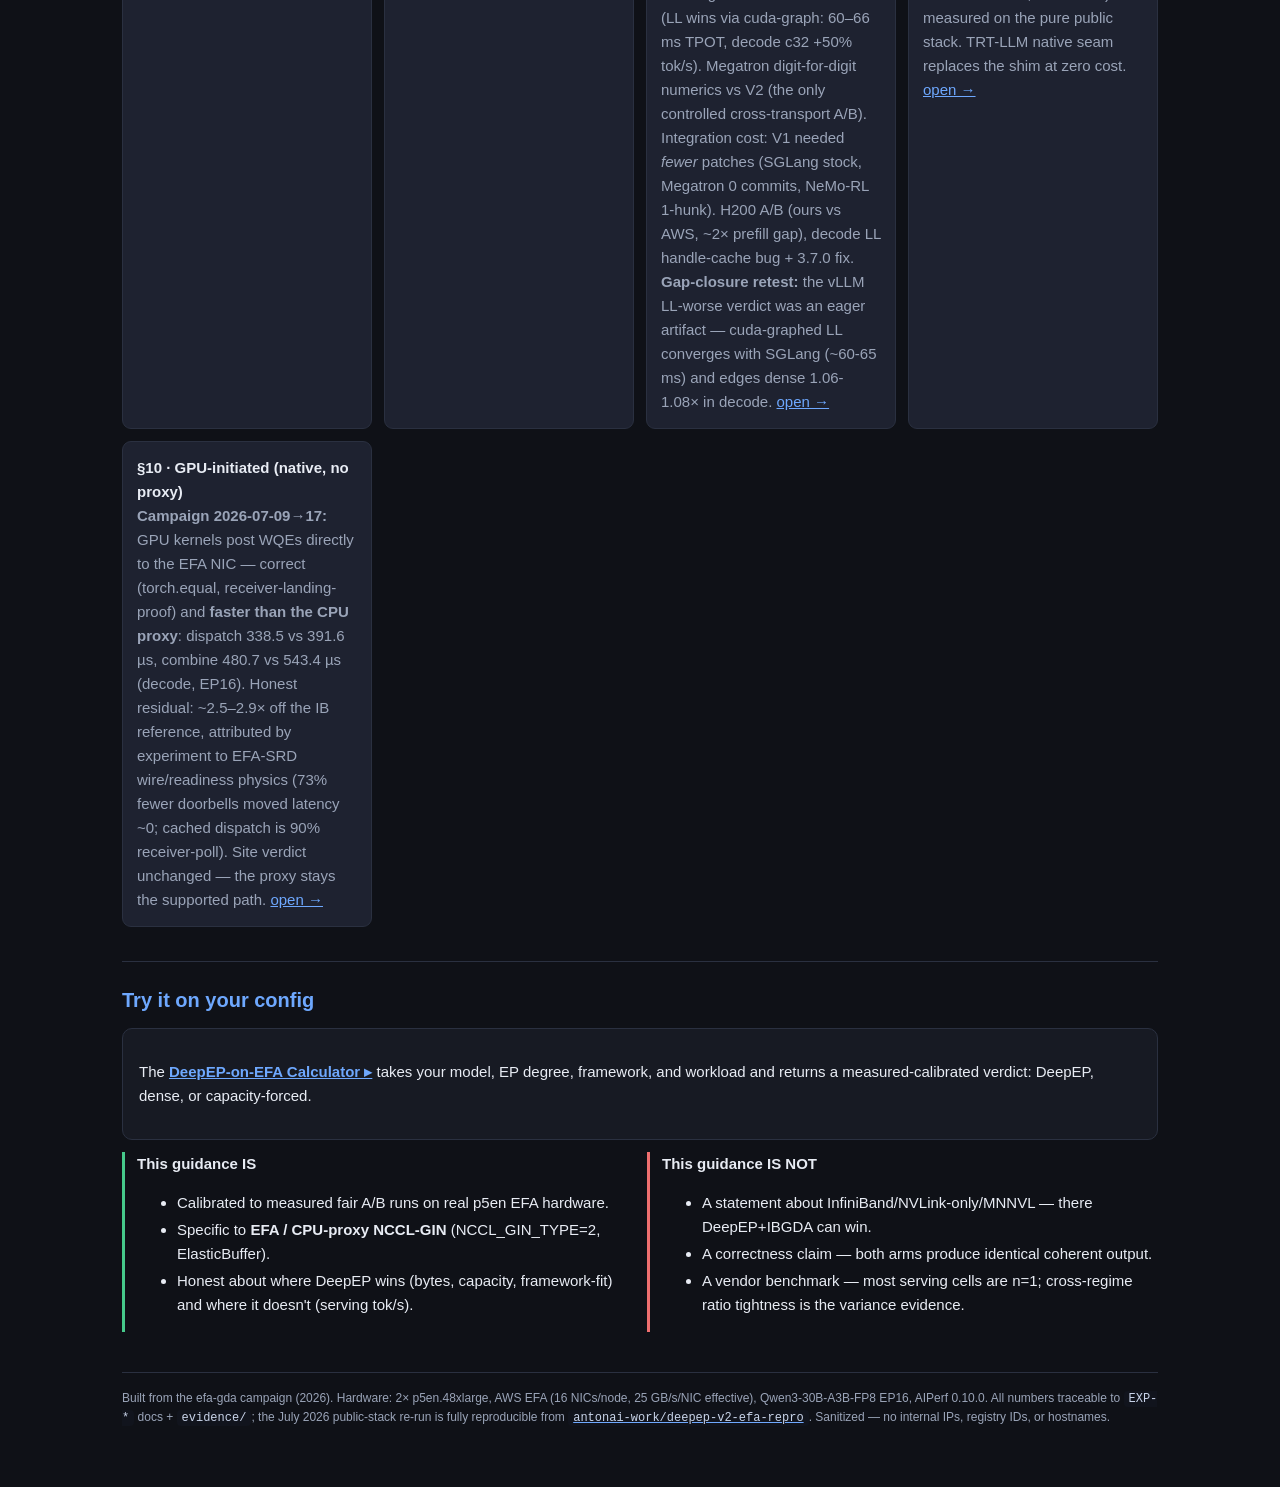
==== commit 93e1d630: "site-wide accuracy pass: normalize nav labels on every page (drift from per-page copies), add dated " ====
--- a/index.html
+++ b/index.html
@@ -10,13 +10,13 @@
 <header class="site">
   <span class="brand">DeepEP-on-EFA Guidance</span>
   <nav>
-    <a href="index.html">Overview</a>
+    <a href="index.html" style="color:var(--ink)">Overview</a>
     <a href="sections/01-what-is-moe.html">1·MoE</a>
     <a href="sections/02-efa-vs-infiniband.html">2·EFA vs IB</a>
     <a href="sections/03-scaling.html">3·Scaling</a>
-    <a href="sections/04-microbenchmarks.html">4·Benchmarks</a>
+    <a href="sections/04-microbenchmarks.html">4·Microbench</a>
     <a href="sections/05-alternatives.html">5·Alternatives</a>
-    <a href="sections/06-solution-arch.html">6·Architecture</a>
+    <a href="sections/06-solution-arch.html">6·Solution Arch</a>
     <a href="sections/07-the-math.html">7·The Math</a>
     <a href="sections/08-v1-nvshmem-backend.html">8·V1 (NVSHMEM)</a>
     <a href="sections/09-public-repro.html">9·Reproduce</a>
@@ -31,7 +31,7 @@
   GPU-initiated networking. On InfiniBand + NVLink that is a real serving win. <b>On AWS EFA it is not</b> — and
   this site shows, with the math and the measured numbers, exactly why, where DeepEP still has value, what the
   alternatives are, and what would change the verdict. Built from a multi-week campaign: 3 frameworks served,
-  274 falsified hypotheses, a fair A/B across regimes.</p>
+  377 falsified hypotheses (ledger as of 2026-07-17), a fair A/B across regimes.</p>
 
   <h2>The one-paragraph answer</h2>
   <div class="panel">
@@ -42,7 +42,7 @@
     <b>issue-bound at ~2.2% NIC utilization</b>, paying a fixed <b>+14.7 ms/token</b> host round-trip that the
     all-to-all byte-reduction can't overcome. Use DeepEP for <b>capacity</b> (fitting a model that won't otherwise
     fit) or framework-fit — not for a serving speedup. That speedup needs <b>GPU-initiated transport (GDAKI/IBGDA)</b>,
-    which EFA does not expose today. <b>On InfiniBand the calculus flips.</b>
+    which EFA does not expose in any shipping stack today — though our §10 campaign has now <b>measured a native kernel-posted research path that beats the proxy</b> (dispatch 338.5 vs 391.6 µs) while staying ~2.5–2.9× off IB. <b>On InfiniBand the calculus flips.</b>
     <i>July 2026 update:</i> all of this is now reproducible from <b>public roots only</b> (§9), and one
     efficiency lever measurably converts — striping over 8 NCCL comms (<code>EP_NUM_COMMS=8</code>)
     <b class="good">doubles vLLM serving throughput</b> by attacking the issue-bound proxy directly. The
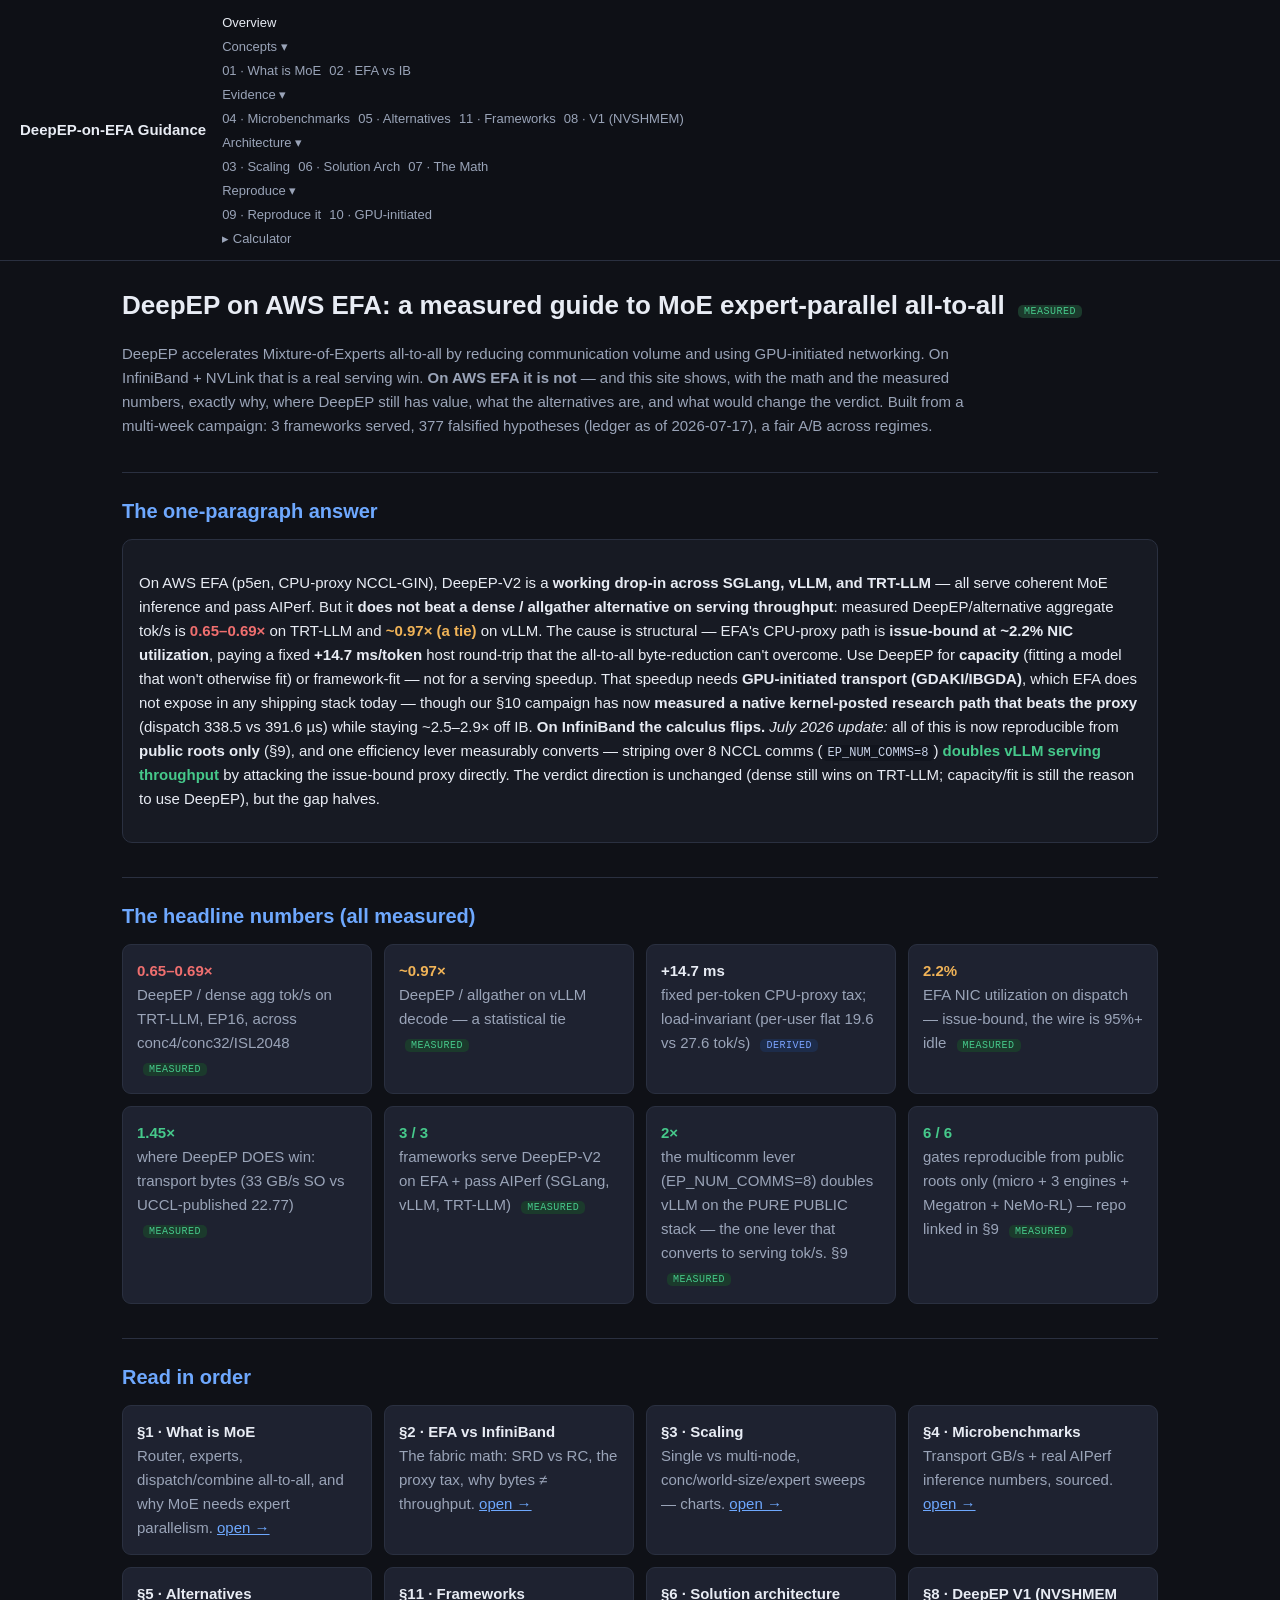
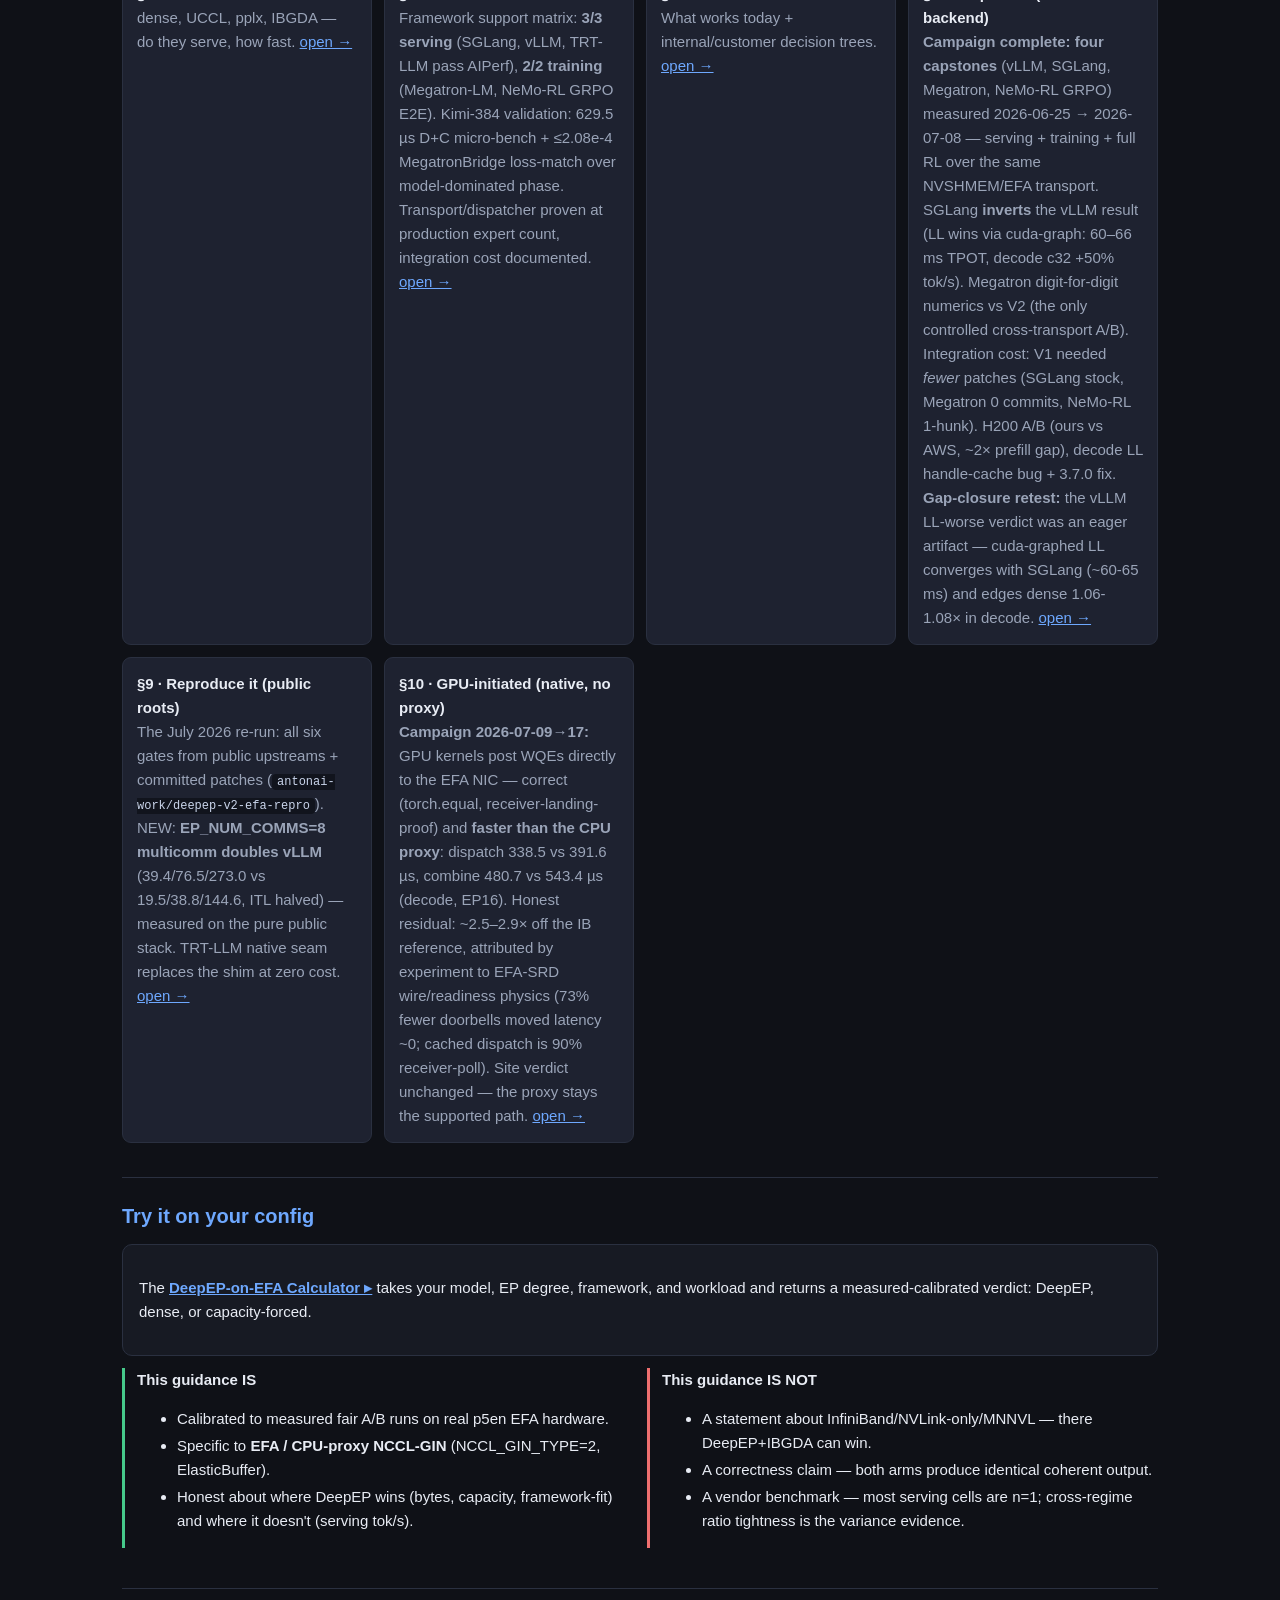
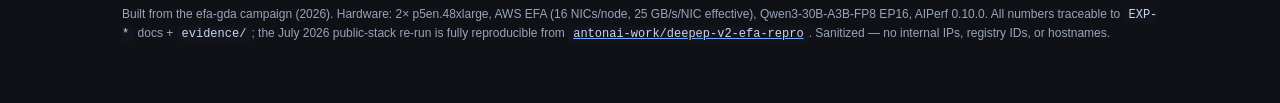
==== commit 0d8bff33: "§11 Frameworks (3/3 AIPerf + 2/2 training) + 4-dropdown nav + QA NEW: §11-frameworks.html consolidat" ====
--- a/index.html
+++ b/index.html
@@ -11,16 +11,37 @@
   <span class="brand">DeepEP-on-EFA Guidance</span>
   <nav>
     <a href="index.html" style="color:var(--ink)">Overview</a>
-    <a href="sections/01-what-is-moe.html">1·MoE</a>
-    <a href="sections/02-efa-vs-infiniband.html">2·EFA vs IB</a>
-    <a href="sections/03-scaling.html">3·Scaling</a>
-    <a href="sections/04-microbenchmarks.html">4·Microbench</a>
-    <a href="sections/05-alternatives.html">5·Alternatives</a>
-    <a href="sections/06-solution-arch.html">6·Solution Arch</a>
-    <a href="sections/07-the-math.html">7·The Math</a>
-    <a href="sections/08-v1-nvshmem-backend.html">8·V1 (NVSHMEM)</a>
-    <a href="sections/09-public-repro.html">9·Reproduce</a>
-    <a href="sections/10-gpu-initiated-native.html">10·GPU-init</a>
+    <div class="dropdown">
+      <a href="#" class="dropbtn">Concepts ▾</a>
+      <div class="dropdown-content">
+        <a href="sections/01-what-is-moe.html">01 · What is MoE</a>
+        <a href="sections/02-efa-vs-infiniband.html">02 · EFA vs IB</a>
+      </div>
+    </div>
+    <div class="dropdown">
+      <a href="#" class="dropbtn">Evidence ▾</a>
+      <div class="dropdown-content">
+        <a href="sections/04-microbenchmarks.html">04 · Microbenchmarks</a>
+        <a href="sections/05-alternatives.html">05 · Alternatives</a>
+        <a href="sections/11-frameworks.html">11 · Frameworks</a>
+        <a href="sections/08-v1-nvshmem-backend.html">08 · V1 (NVSHMEM)</a>
+      </div>
+    </div>
+    <div class="dropdown">
+      <a href="#" class="dropbtn">Architecture ▾</a>
+      <div class="dropdown-content">
+        <a href="sections/03-scaling.html">03 · Scaling</a>
+        <a href="sections/06-solution-arch.html">06 · Solution Arch</a>
+        <a href="sections/07-the-math.html">07 · The Math</a>
+      </div>
+    </div>
+    <div class="dropdown">
+      <a href="#" class="dropbtn">Reproduce ▾</a>
+      <div class="dropdown-content">
+        <a href="sections/09-public-repro.html">09 · Reproduce it</a>
+        <a href="sections/10-gpu-initiated-native.html">10 · GPU-initiated</a>
+      </div>
+    </div>
     <a href="calculator/">▸ Calculator</a>
   </nav>
 </header>
@@ -69,6 +90,7 @@
     <div class="card"><b>§3 · Scaling</b><div class="mut">Single vs multi-node, conc/world-size/expert sweeps — charts. <a href="sections/03-scaling.html">open →</a></div></div>
     <div class="card"><b>§4 · Microbenchmarks</b><div class="mut">Transport GB/s + real AIPerf inference numbers, sourced. <a href="sections/04-microbenchmarks.html">open →</a></div></div>
     <div class="card"><b>§5 · Alternatives</b><div class="mut">dense, UCCL, pplx, IBGDA — do they serve, how fast. <a href="sections/05-alternatives.html">open →</a></div></div>
+    <div class="card"><b>§11 · Frameworks</b><div class="mut">Framework support matrix: <b>3/3 serving</b> (SGLang, vLLM, TRT-LLM pass AIPerf), <b>2/2 training</b> (Megatron-LM, NeMo-RL GRPO E2E). Kimi-384 validation: 629.5 µs D+C micro-bench + ≤2.08e-4 MegatronBridge loss-match over model-dominated phase. Transport/dispatcher proven at production expert count, integration cost documented. <a href="sections/11-frameworks.html">open →</a></div></div>
     <div class="card"><b>§6 · Solution architecture</b><div class="mut">What works today + internal/customer decision trees. <a href="sections/06-solution-arch.html">open →</a></div></div>
     <div class="card"><b>§8 · DeepEP V1 (NVSHMEM backend)</b><div class="mut"><b>Campaign complete: four capstones</b> (vLLM, SGLang, Megatron, NeMo-RL GRPO) measured 2026-06-25 → 2026-07-08 — serving + training + full RL over the same NVSHMEM/EFA transport. SGLang <b>inverts</b> the vLLM result (LL wins via cuda-graph: 60–66 ms TPOT, decode c32 +50% tok/s). Megatron digit-for-digit numerics vs V2 (the only controlled cross-transport A/B). Integration cost: V1 needed <i>fewer</i> patches (SGLang stock, Megatron 0 commits, NeMo-RL 1-hunk). H200 A/B (ours vs AWS, ~2× prefill gap), decode LL handle-cache bug + 3.7.0 fix. <b>Gap-closure retest:</b> the vLLM LL-worse verdict was an eager artifact — cuda-graphed LL converges with SGLang (~60-65 ms) and edges dense 1.06-1.08× in decode. <a href="sections/08-v1-nvshmem-backend.html">open →</a></div></div>
     <div class="card"><b>§9 · Reproduce it (public roots)</b><div class="mut">The July 2026 re-run: all six gates from public upstreams + committed patches (<code>antonai-work/deepep-v2-efa-repro</code>). NEW: <b>EP_NUM_COMMS=8 multicomm doubles vLLM</b> (39.4/76.5/273.0 vs 19.5/38.8/144.6, ITL halved) — measured on the pure public stack. TRT-LLM native seam replaces the shim at zero cost. <a href="sections/09-public-repro.html">open →</a></div></div>
